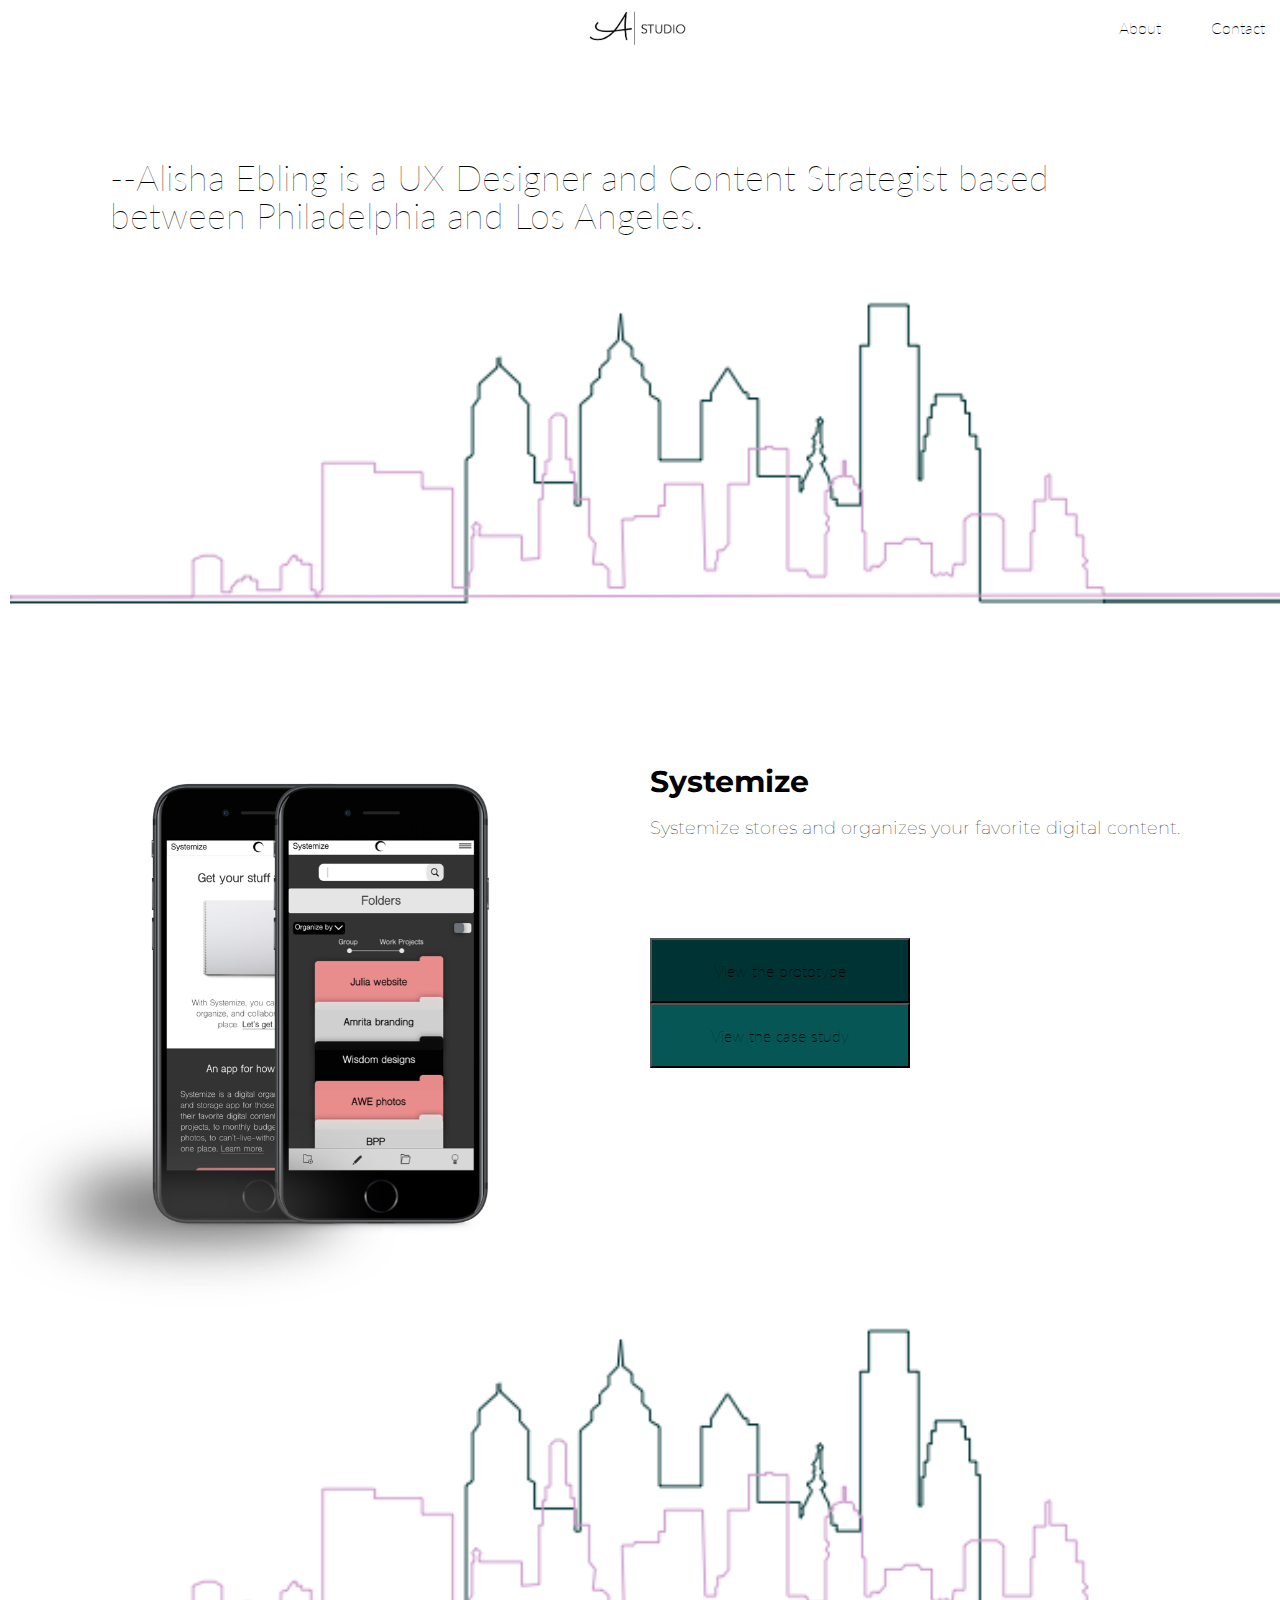
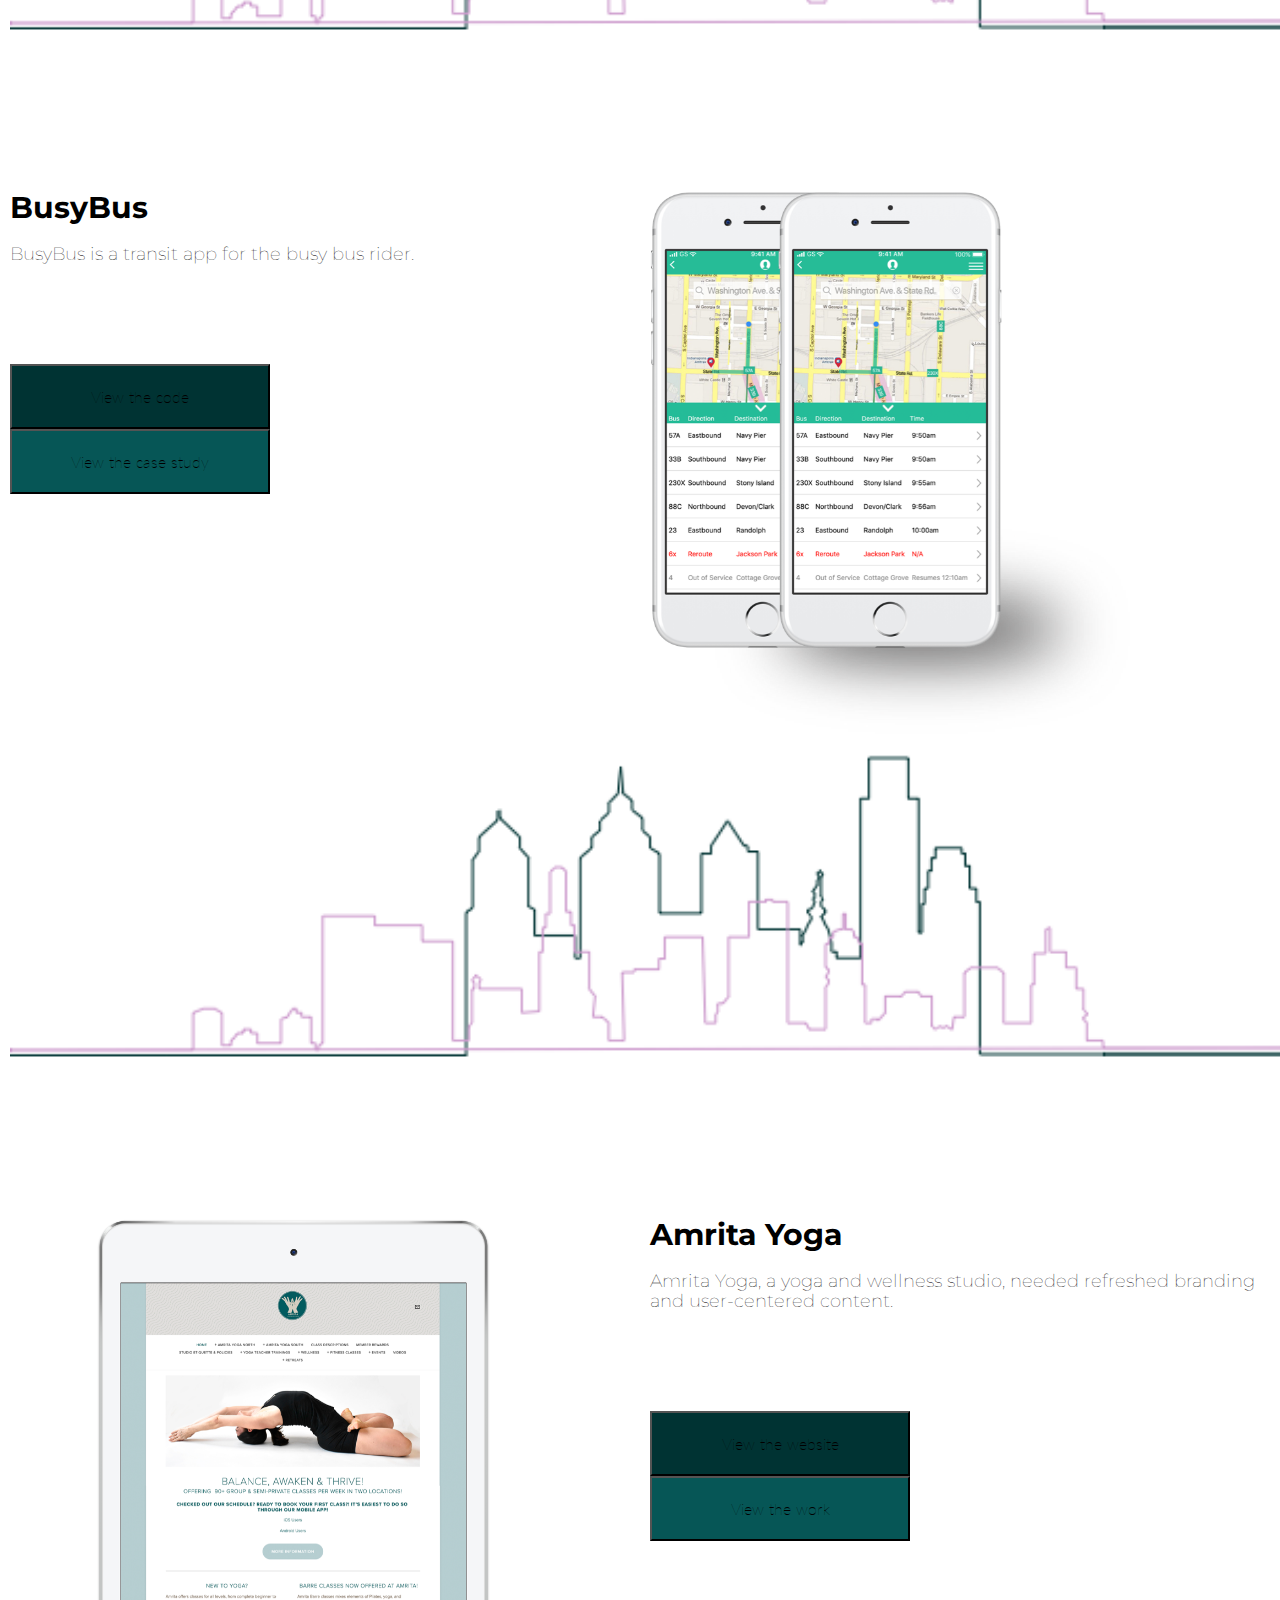
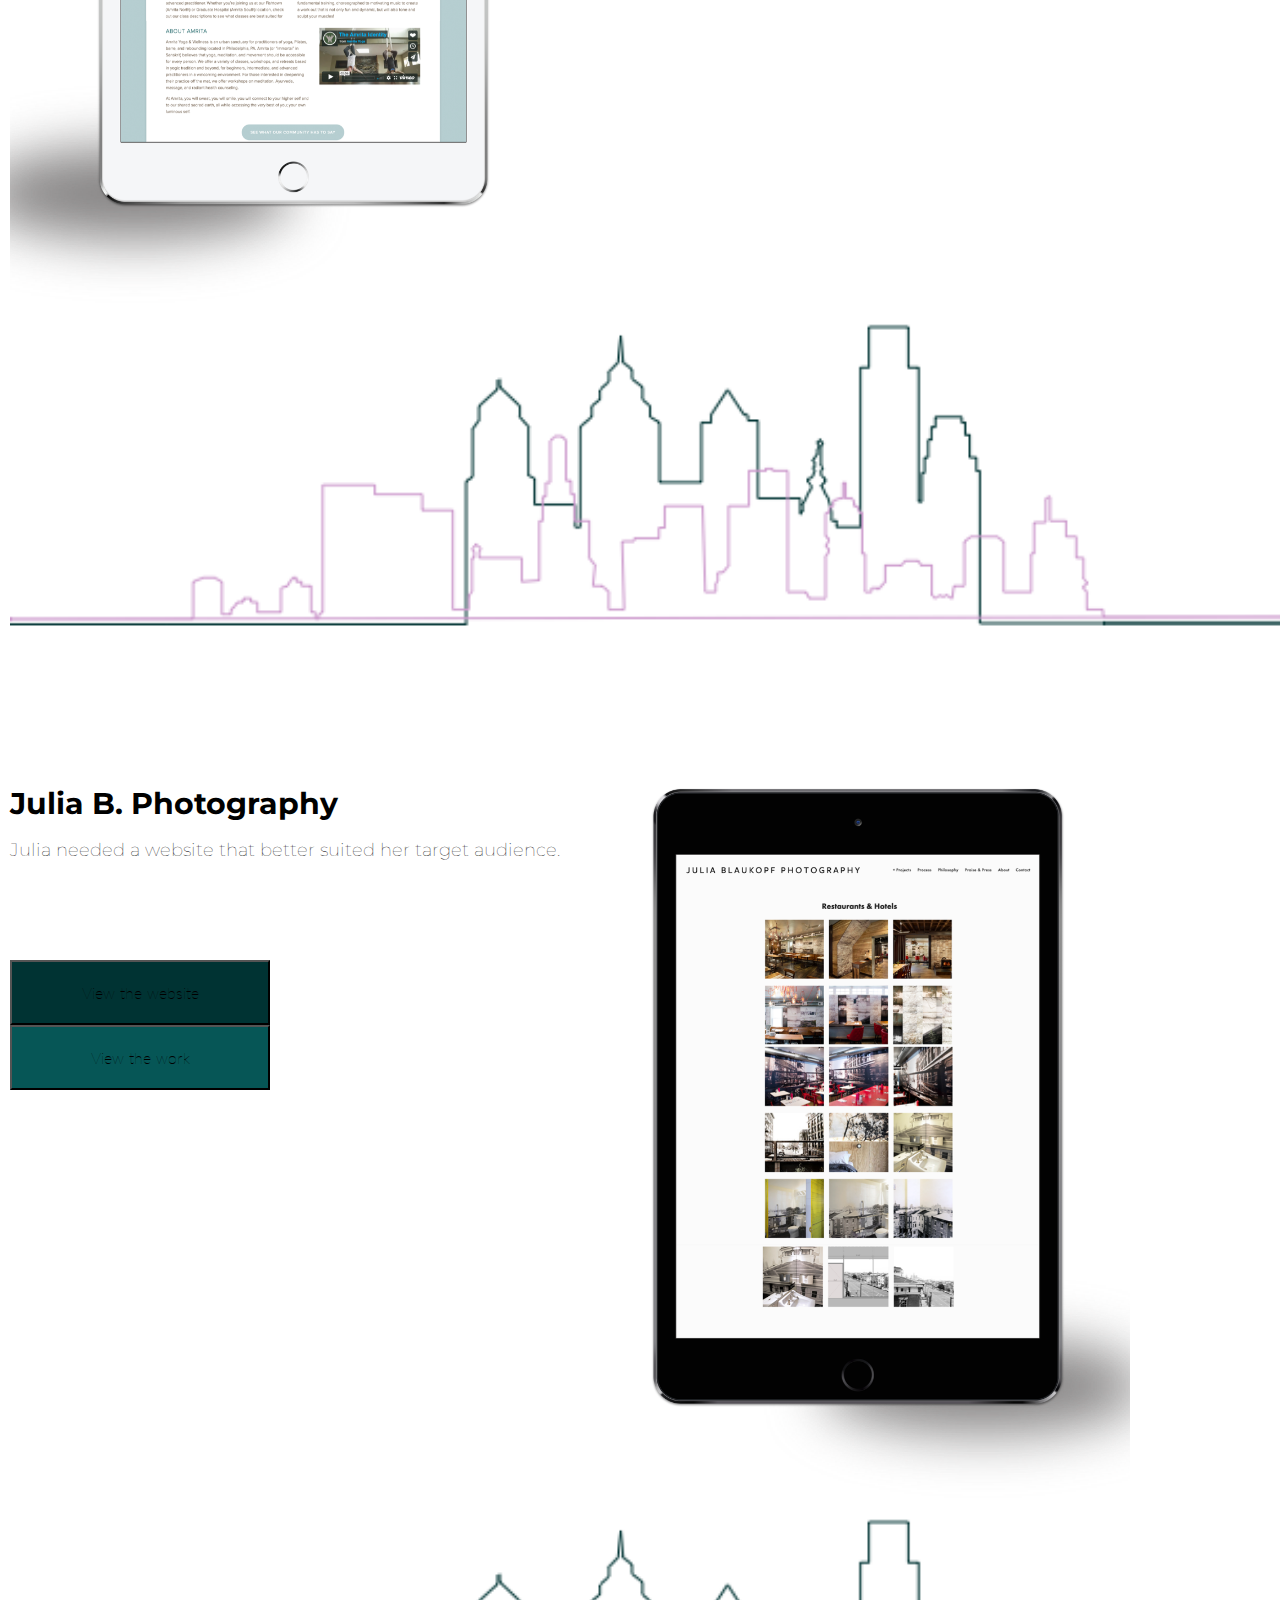
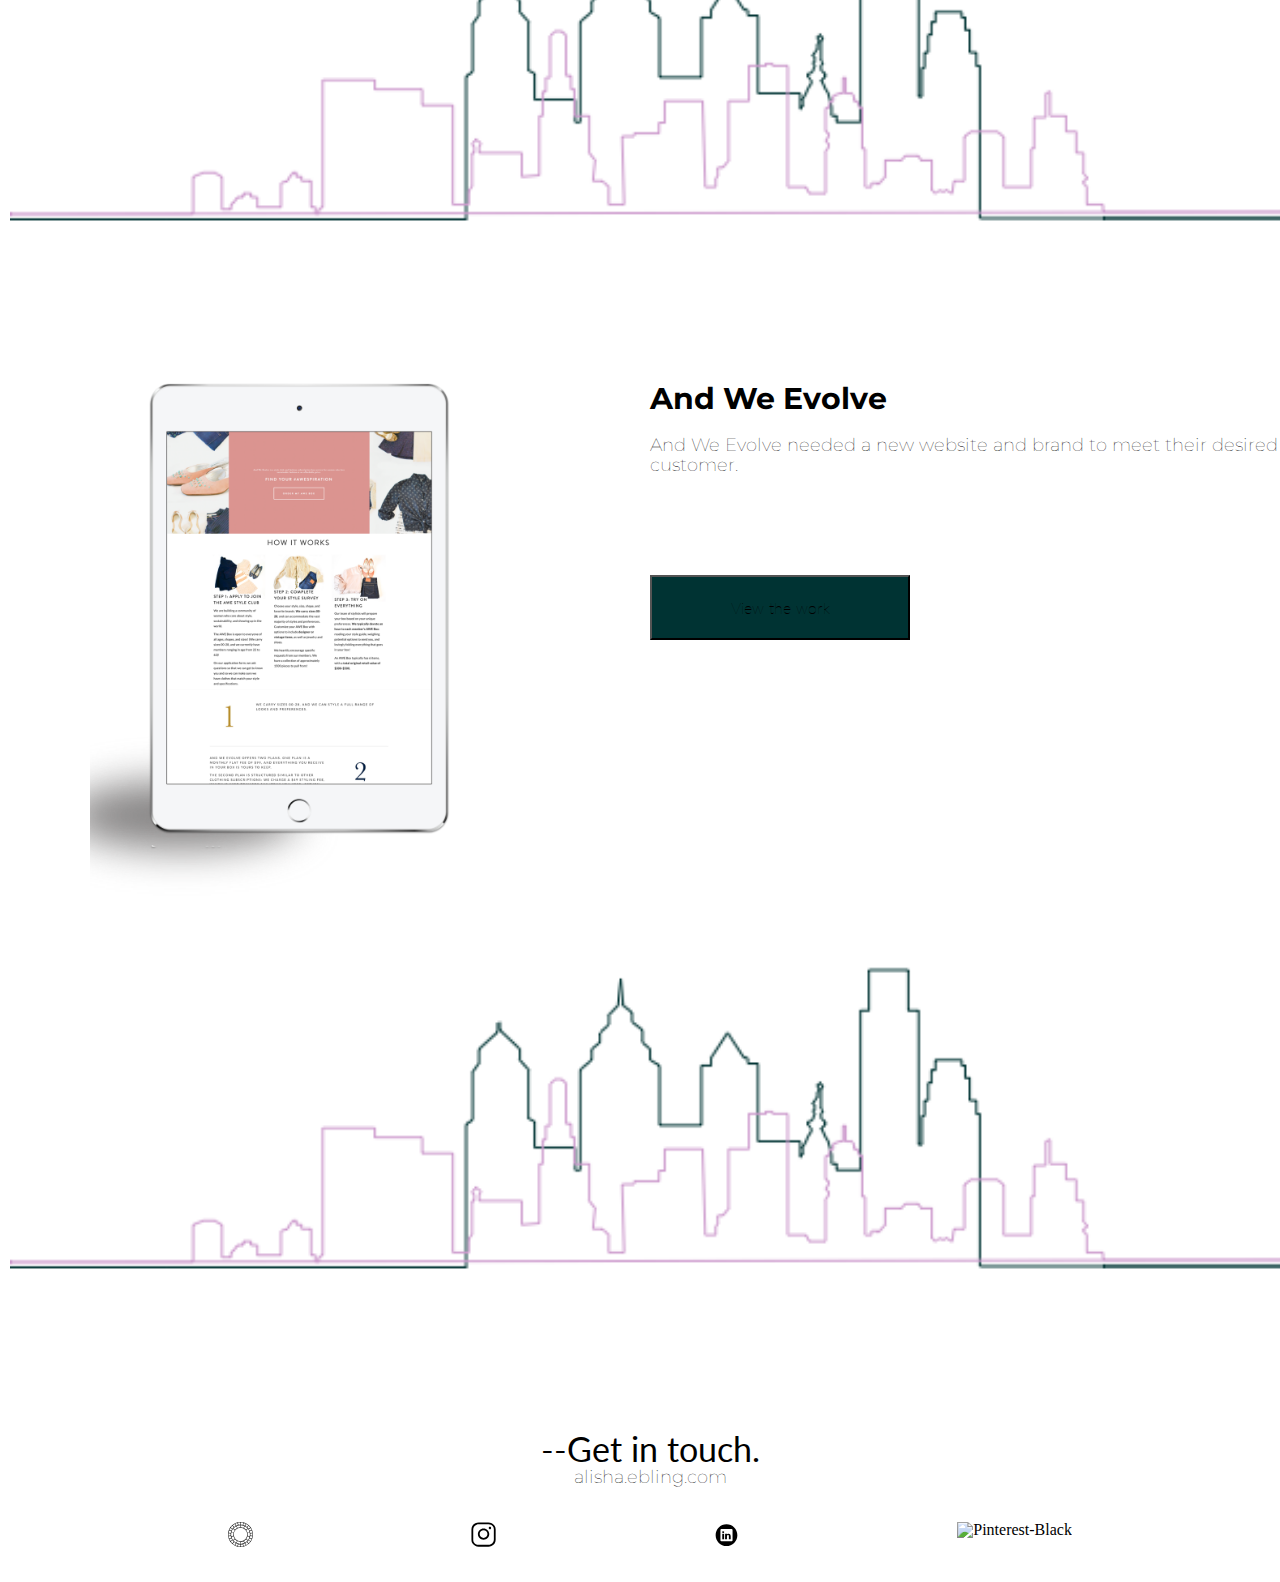
==== index.html @ 700bdfe6 "Update index.html" ====
<!DOCTYPE html>
<html lang="en" dir="ltr">
  <head>
    <meta charset="utf-8">
    <title>Alisha Ebling Studio</title>
    <link href="https://fonts.googleapis.com/css?family=Lato|Montserrat|Open+Sans&display=swap" rel="stylesheet">
    <link rel="stylesheet" href="reset.css">
    <link rel="stylesheet" href="style.css">
  </head>

    <body>
      <div class="container">
      <header>
        <div class="logo">
          <img src="Images/AStudio.png" class="logo" alt="Logo">
        </div>
        <nav>
        <ul class="navigation">
          <li class="About"><a href="#about.html">About</a></li>
          <li class="Contact"><a href="#contact.html">Contact</a></li>
        </ul>
      </nav>
      </header>

      <section class="hero">
      <div class="herotext">
        <h1>--Alisha Ebling is a UX Designer and Content Strategist based between Philadelphia and Los Angeles.</h1>
      </div>
        <img src="Images/CityScape.png" class="CityScape" alt="CityScape">
      </section>


      <section class="Projects">
        <!--- Systemize -->
        <section>
          <div id="columnRight">
            <div class="title">
              <h2>Systemize</h2>
            </div>
            <div class="description">
              <p>Systemize stores and organizes your favorite digital content.</p>
            </div>
            <div class="buttonRight">
              <button class="darkgreen"><a href='https://invis.io/KYS37C2HFTU'>View the prototype</a></button>
              <button class="lightgreen"><a href="/Systemize">View the case study</a></button>
            </div>
          </div>
        <div id="columnLeft">
          <div class="PortfolioImg">
            <img src="Images/Systemize-HomePage.png" class="PortfolioImgLeft" alt="Systemize-HomePage">
          </div>
        </div>
      </section>

      <div class="CityRight">
        <img src="Images/CityScape.png" class="CityRight" alt="CityScape">
      </div>

      <!-- BusyBus -->
      <section>
        <div id="columnLeft">
          <div class="title">
            <h2>BusyBus</h2>
          </div>
          <div class="description">
            <p>BusyBus is a transit app for the busy bus rider.</p>
          </div>
          <div class="buttonLeft">
            <button class="darkgreen"><a href='https://github.com/AlishaKathryn/Front-End-Challenge'>View the code</a></button>
            <button class="lightgreen"><a href="/BusyBus">View the case study</a></button>
          </div>
        </div>
        <div id="columnRight">
          <div class="PortfolioImg">
            <img src="Images/BusyBus-HomePage.png" class="PortfolioImgRight" alt="BusyBus-HomePage">
          </div>
        </div>
      </section>

      <div class="CityLeft">
        <img src="Images/CityScape.png" class="CityLeft" alt="CityScape">
      </div>

      <!--- Amrita Yoga -->
      <section>
        <div id="columnRight">
          <div class="title">
            <h2>Amrita Yoga</h2>
          </div>
          <div class="description">
            <p>Amrita Yoga, a yoga and wellness studio, needed refreshed branding and user-centered content.</p>
          </div>
          <div class="buttonRight">
            <button class="darkgreen"><a href="https://amritayogawellness.com/">View the website</a></button>
            <button class="lightgreen"><a href="/Amrita">View the work</a></button>
          </div>
        </div>
        <div id="columnLeft">
          <div class="PortfolioImg">
            <img src="Images/Amrita-HomePage.png" class="PortfolioImgLeft" alt="Amrita-HomePage">
          </div>
        </div>
      </section>

      <div class="CityRight">
        <img src="Images/CityScape.png" class="CityRight" alt="CityScape">
      </div>

      <!-- Julia B -->
      <section>
        <div id="columnLeft">
          <div class="title">
            <h2>Julia B. Photography</h2>
          </div>
          <div class="description">
            <p>Julia needed a website that better suited her target audience.</p>
          </div>
          <div class="buttonLeft">
            <button class="darkgreen"><a href="https://www.juliablaukopf.com/">View the website</a></button>
            <button class="lightgreen"><a href="/JuliaB">View the work</a></button>
          </div>
        </div>
        <div id="columnRight">
          <div class="PortfolioImg">
            <img src="Images/JuliaB-HomePage.png" class="PortfolioImgRight" alt="JuliaB-HomePage">
          </div>
        </div>
      </section>

      <div class="CityLeft">
        <img src="Images/CityScape.png" class="CityLeft" alt="CityScape">
      </div>

      <!--And We Evolve -->
      <section>
        <div id="columnRight">
          <div class="title">
            <h2>And We Evolve</h2>
          </div>
          <div class="description">
            <p>And We Evolve needed a new website and brand to meet their desired customer.</p>
          </div>
          <div class="buttonRight">
            <button class="darkgreen"><a href="/AndWeEvolve">View the work</a></button>
          </div>
        </div>
        <div id="columnLeft">
          <div class="PortfolioImgLeft">
            <img src="Images/AWE-HomePage.png" class="PortfolioImgLeft" alt="AWE-HomePage">
          </div>
        </div>
      </section>
    </section>

        <div class="CityScape">
          <img src="Images/CityScape.png" class="CityScape" alt="CityScape">
        </div>

      <footer>
        <div class="GetInTouch">
          <h3>--Get in touch.</h3>
          <p>alisha.ebling.com</p>
        </div>

        <div class="SocialIcons">
          <img src="Images/VSCO.svg" alt="VSCO">
          <img src="Images/Instagram.svg" alt="Instagram">
          <img src="Images/LinkedIn.svg" alt="LinkedIn">
          <img src="Images/Pinterest-red.svg" alt="Pinterest-Black">
        </div>
      </footer>
    </div>
    </body>
  </html>
---- style.css ----
* {
  box-sizing: border-box;
}

@media screen and (min-width: 300px) {

  /*** typography ***/
  h1 {
    font-family: 'Lato', sans-serif;
    font-size: 24px;
    font-weight: normal;
    line-height: 26px;
  }

  h2 {
    font-family: 'Montserrat', 'Open Sans', sans-serif;
    font-size: 20px;
    font-weight: bold;
    line-height: 22px;
  }

  h3 {
    font-family: 'Lato', sans-serif;
    font-size: 24px;
    font-weight: normal;
    line-height: 26px;
  }

  p {
    font-family: 'Montserrat', 'Open Sans', sans-serif;
    font-size: 16px;
    font-weight: lighter;
    line-height: 18px;
  }

  a {
    font-family: 'Lato', sans-serif;
    font-size: 14px;
    font-weight: lighter;
  }

  /*** structure ***/

  /*** hero & navigation ***/

  .container {
    margin-left: 10px;
    margin-right: 10px;
    width: 100%;
  }

  header {
    align-items: center;
    display: flex;
    width: 100%;
  }

  .logo {
    margin: auto;
    padding-left: 20px;
    width: 100px;
  }

  .navigation {
    display: flex;
  }

  a {
    color: black;
    text-decoration: none;
  }

  .Contact {
    padding-left: 50px;
    padding-right: 25px;
  }

  .hero {
    padding-top: 50px;
  }

  .herotext {
    padding-left: 85px;
    padding-right: 25px;
  }

  .CityScape {
    padding-top: 25px;
    width: 100%;
  }

/*** projects on home page ***/

  .titleLeft, .titleRight {
    margin: auto;
  }

  .PortfolioImgLeft, .PortfolioImgRight {
    margin: auto;
    width: 75%;
  }

  button {
    height: 55px;
    width: 200px;
  }

  .darkgreen {
    background-color: rgba(0,51,51,100);
  }

  .lightgreen {
    background-color: rgba(6,86,86,100);
  }

  .CityRight {
    width: 100%;
  }

  .CityLeft {
    width: 100%;
  }

  footer {
    padding-bottom: 35px;
  }

  .GetInTouch {
    align-items: center;
    display: flex;
    flex-direction: column;
    padding-bottom: 25px;
  }

  .SocialIcons {
    display: flex;
    justify-content: space-evenly;
    height: 25px;
    margin-top: 10px;
  }


@media screen and (min-width: 800px) {

  /*** typography ***/
  h1 {
    font-family: 'Lato', sans-serif;
    font-size: 36px;
    font-weight: 100;
    line-height: 38px;
  }

  h2 {
    font-family: 'Montserrat', 'Open Sans', sans-serif;
    font-size: 30px;
    font-weight: bold;
    line-height: 32px;
  }

  h3 {
    font-family: 'Lato', sans-serif;
    font-size: 34px;
    font-weight: normal;
    line-height: 36px;
  }

  p {
    font-family: 'Montserrat', 'Open Sans', sans-serif;
    font-size: 18px;
    font-weight: 100;
    line-height: 20px;
  }

  a {
    font-family: 'Lato', sans-serif;
    font-size: 16px;
    font-weight: lighter;
  }

  /*** structure ***/
  /*** hero & navigation ***/

  .container {
    margin-left: 10px;
    margin-right: 10px;
    width: 100%;
  }

  header {
    align-items: center;
    display: flex;
    width: 100%;
  }

  .logo {
    margin: auto;
    padding-left: 55px;
    width: 175px;
  }

  .navigation {
    display: flex;
  }

  a {
    color: black;
    text-decoration: none;
  }

  .Contact {
    padding-left: 50px;
    padding-right: 25px;
  }

  .hero {
    padding-top: 100px;
  }

  .herotext {
    padding-left: 100px;
    padding-right: 100px;
  }

  .CityScape {
    padding-top: 50px;
    width: 100%;
  }

  /*** projects on home page ***/

  #columnLeft {
    width: 50%;
    float: left;
  }

  #columnRight {
    width: 50%;
    float: right;
  }
  
  .description {
    padding-top: 20px;
    padding-bottom: 100px;
  }

  button {
    height: 65px;
    width: 260px;
  }

  .buttonRight {
    display: flex;
    flex-direction: column;
  }

  .buttonLeft {
    display: flex;
    flex-direction: column;
  }

  .darkgreen {
    background-color: rgba(0,51,51,100);
  }

  .lightgreen {
    background-color: rgba(6,86,86,100);
  }

  .CityRight {
    width: 100%;
  }

  .CityLeft {
    width: 100%;
  }

  footer {
    padding-bottom: 35px;
  }

  .GetInTouch {
    align-items: center;
    display: flex;
    padding-bottom: 25px;
  }

  .SocialIcons {
    display: flex;
    justify-content: space-evenly;
    height: 25px;
    margin-top: 10px;
  }
}
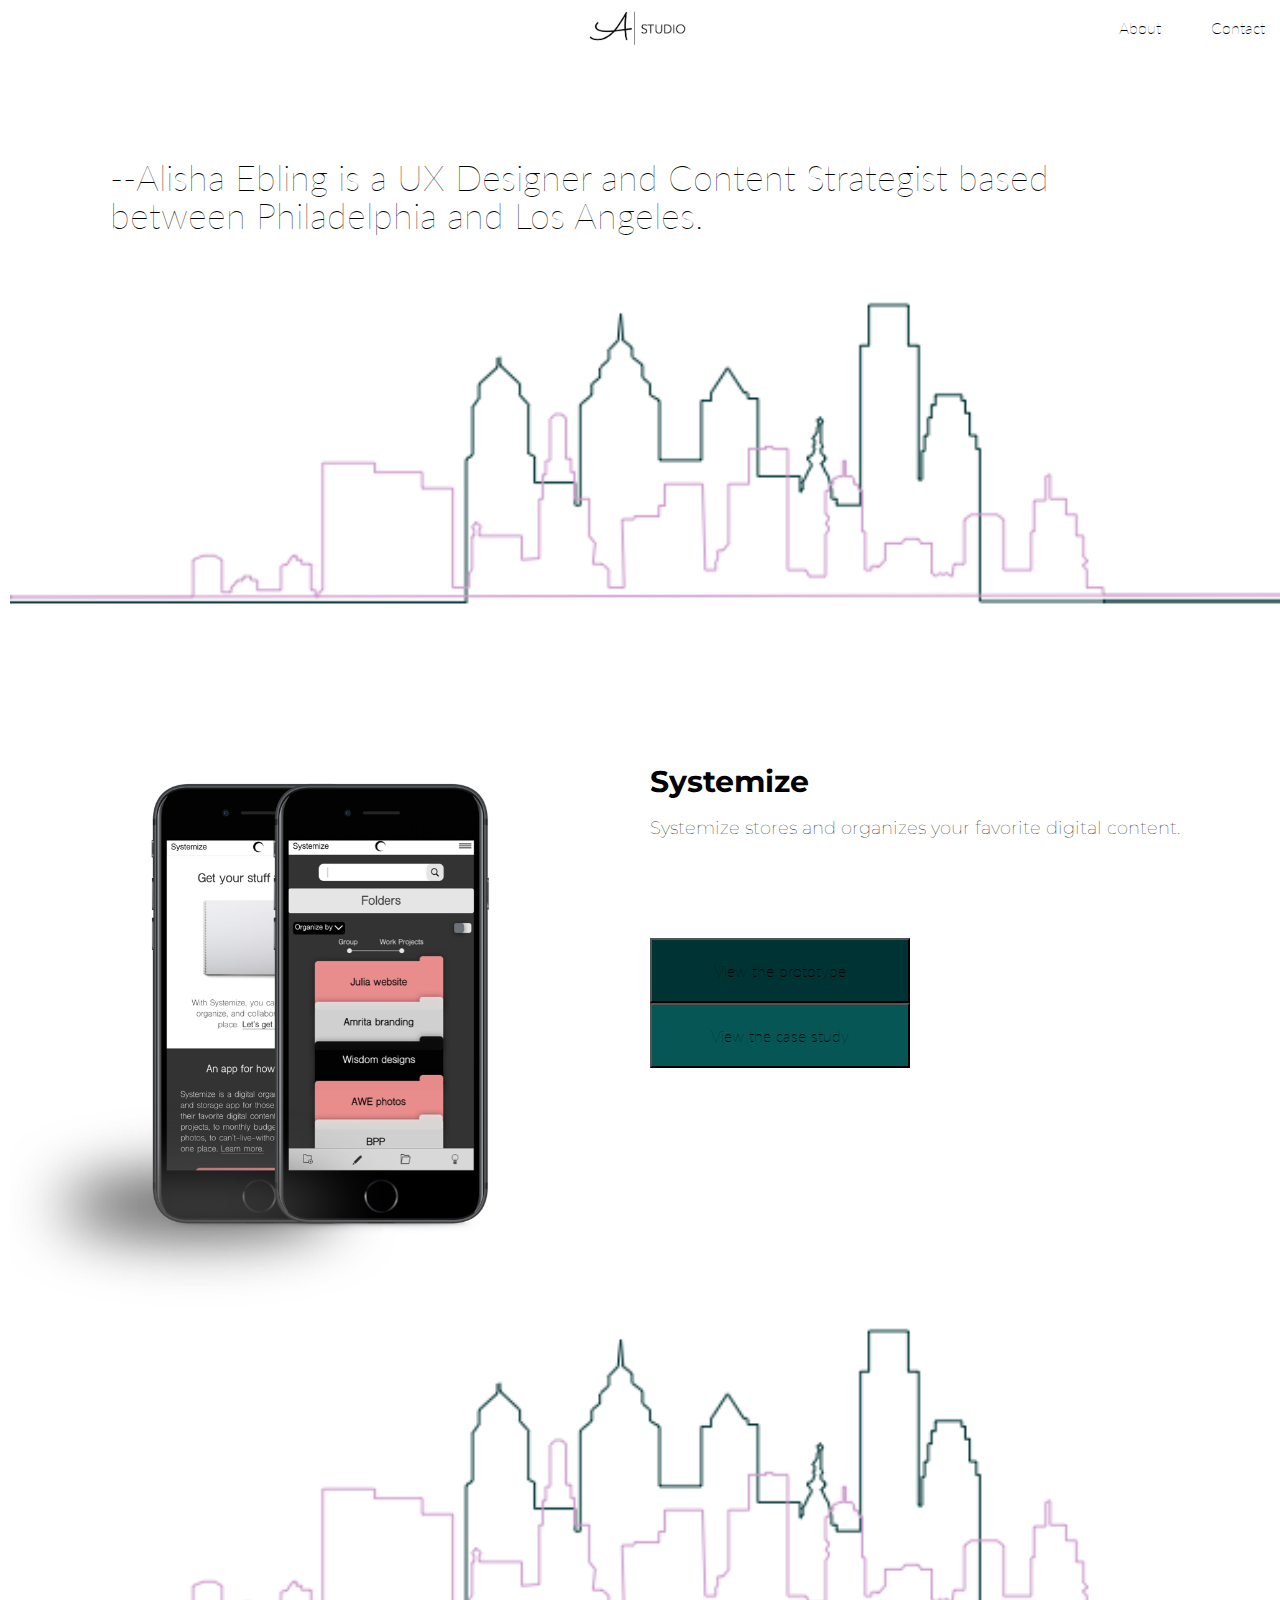
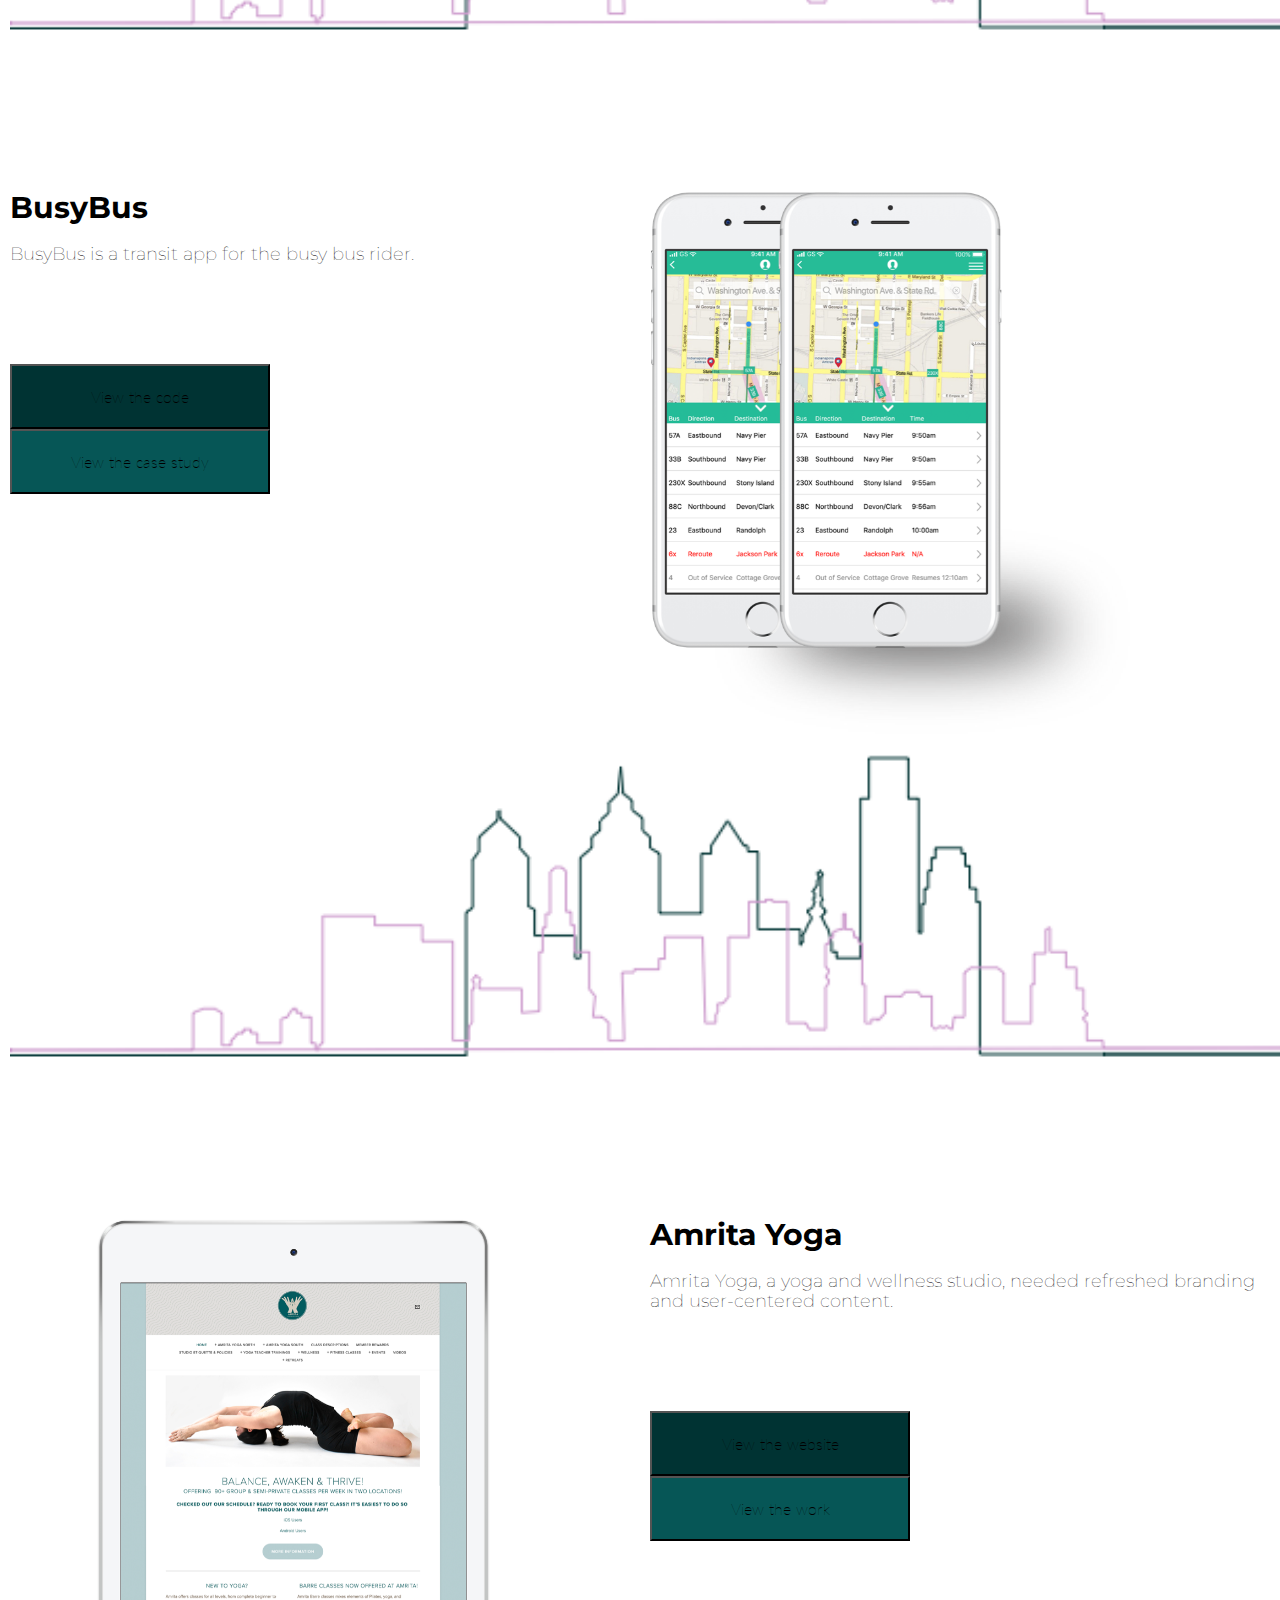
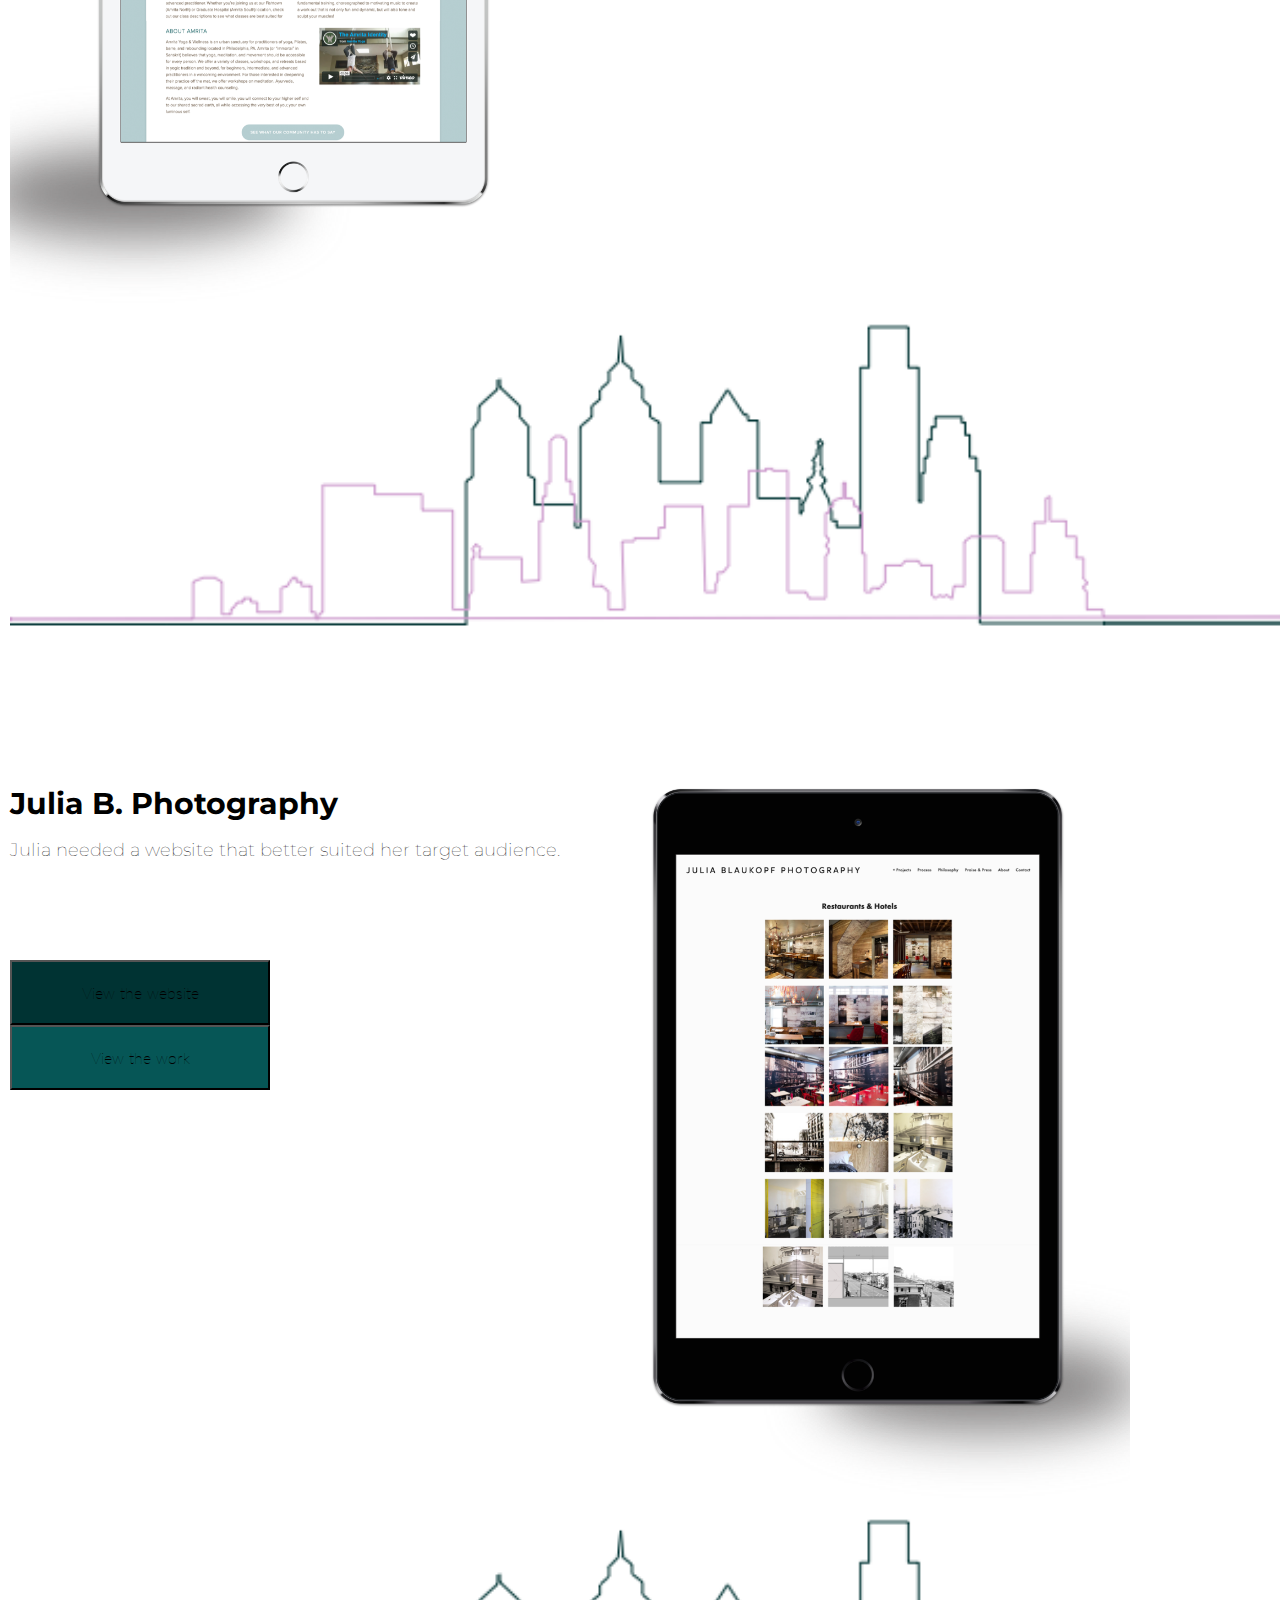
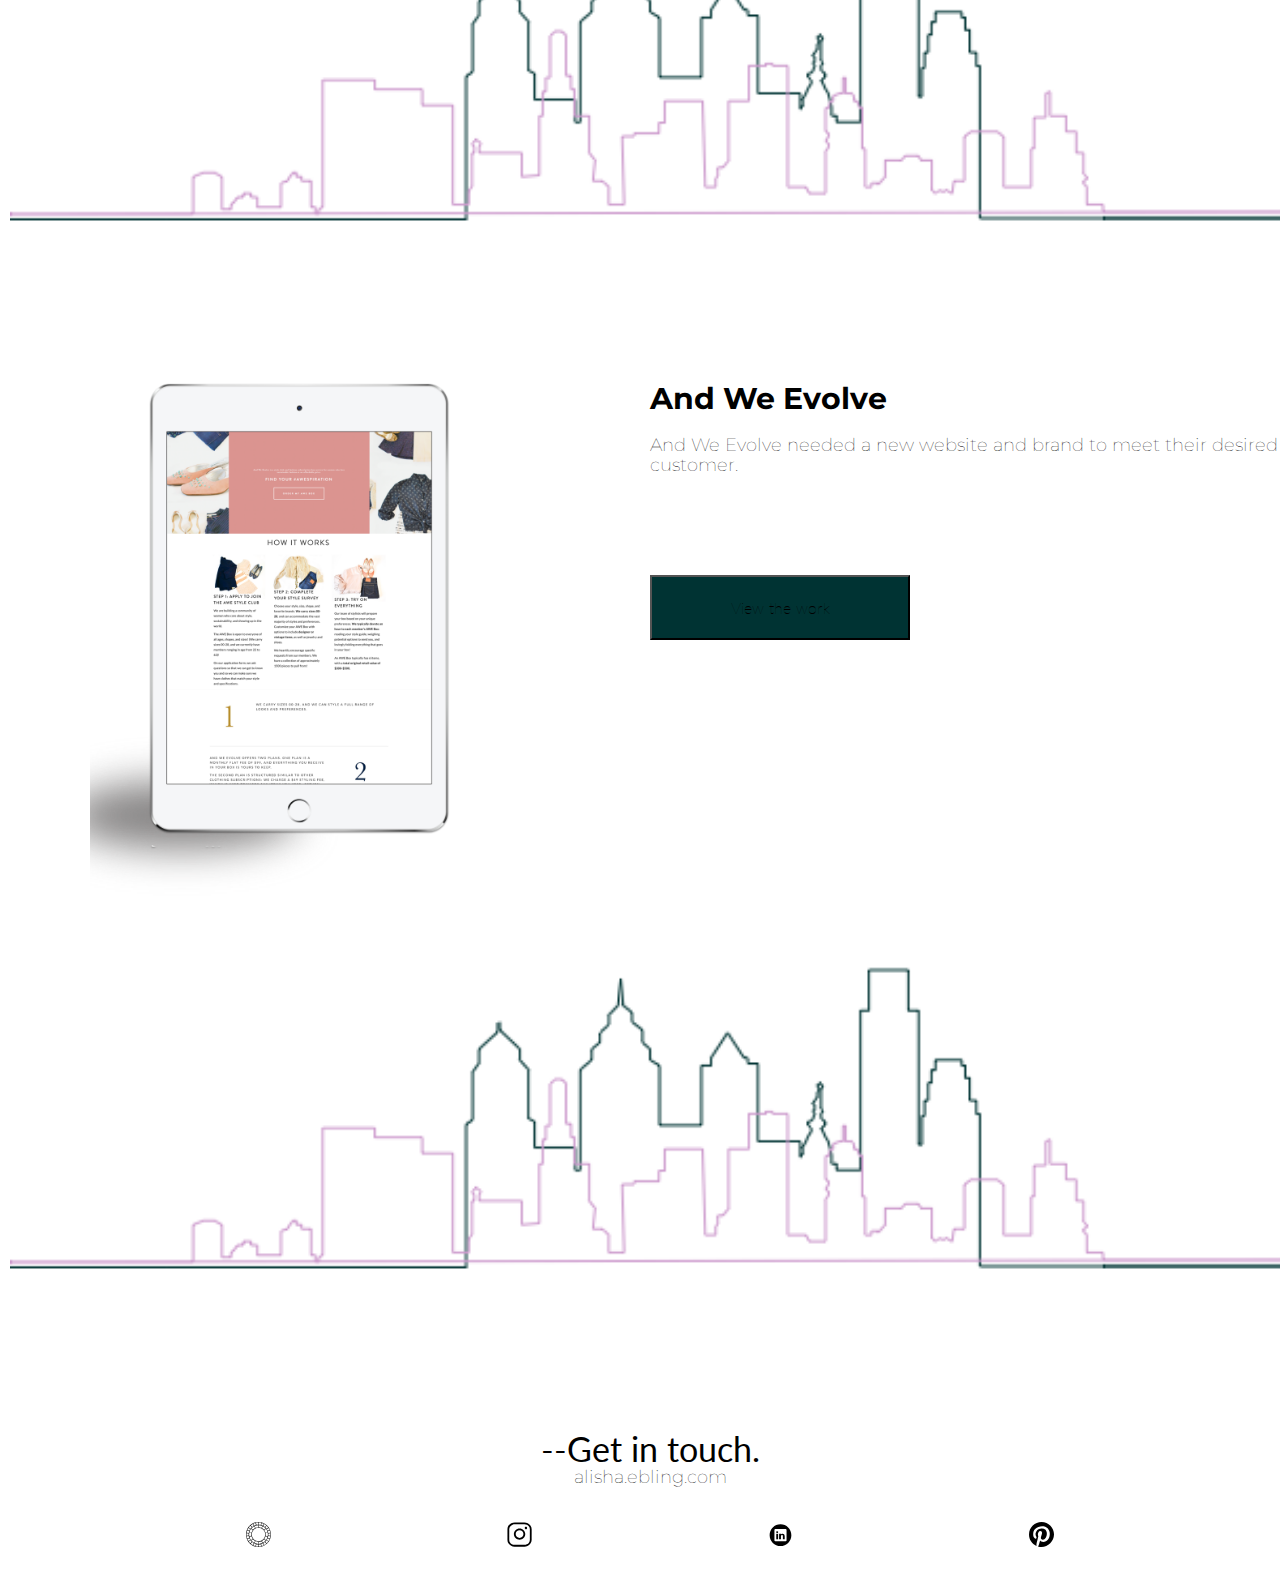
==== commit 8d591c0f: "Update index.html" ====
--- a/index.html
+++ b/index.html
@@ -166,7 +166,7 @@
           <img src="Images/VSCO.svg" alt="VSCO">
           <img src="Images/Instagram.svg" alt="Instagram">
           <img src="Images/LinkedIn.svg" alt="LinkedIn">
-          <img src="Images/Pinterest-red.svg" alt="Pinterest-Black">
+          <img src="Images/Pinterest-black.svg" alt="Pinterest-Black">
         </div>
       </footer>
     </div>
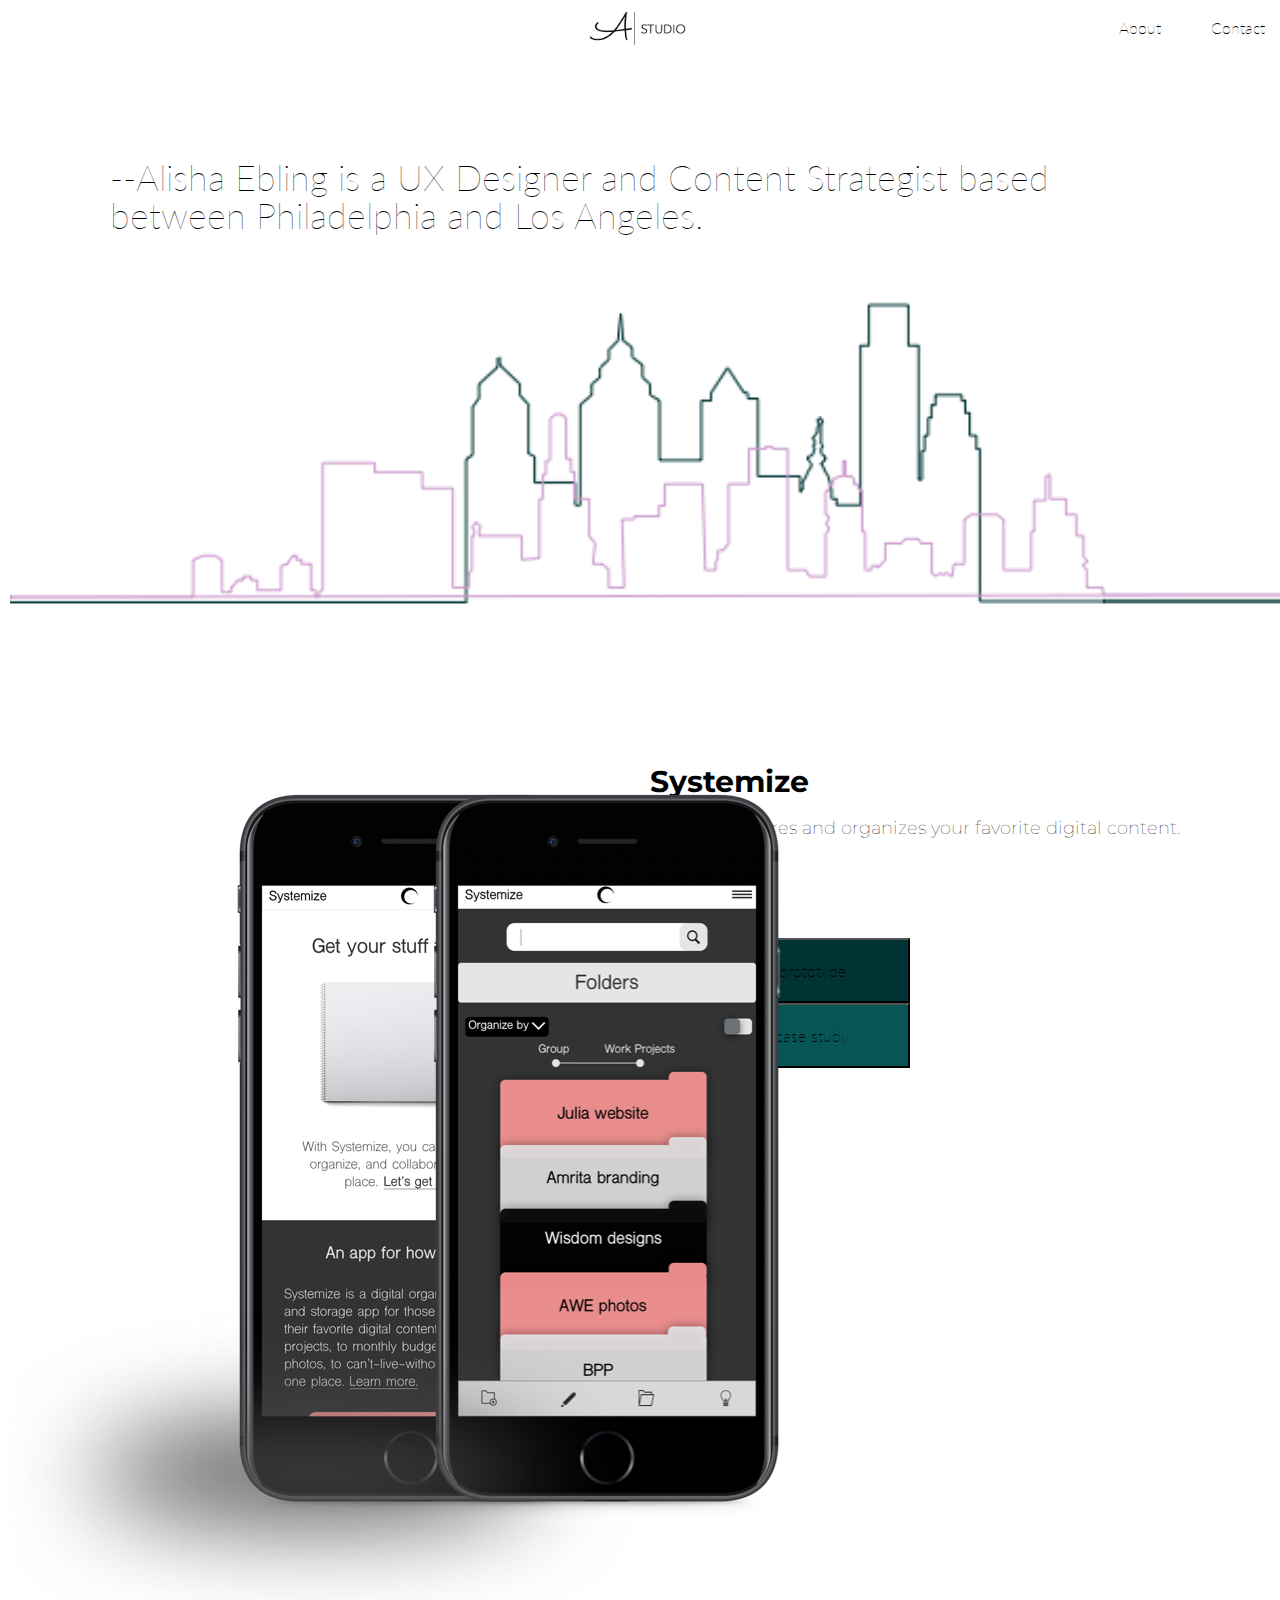
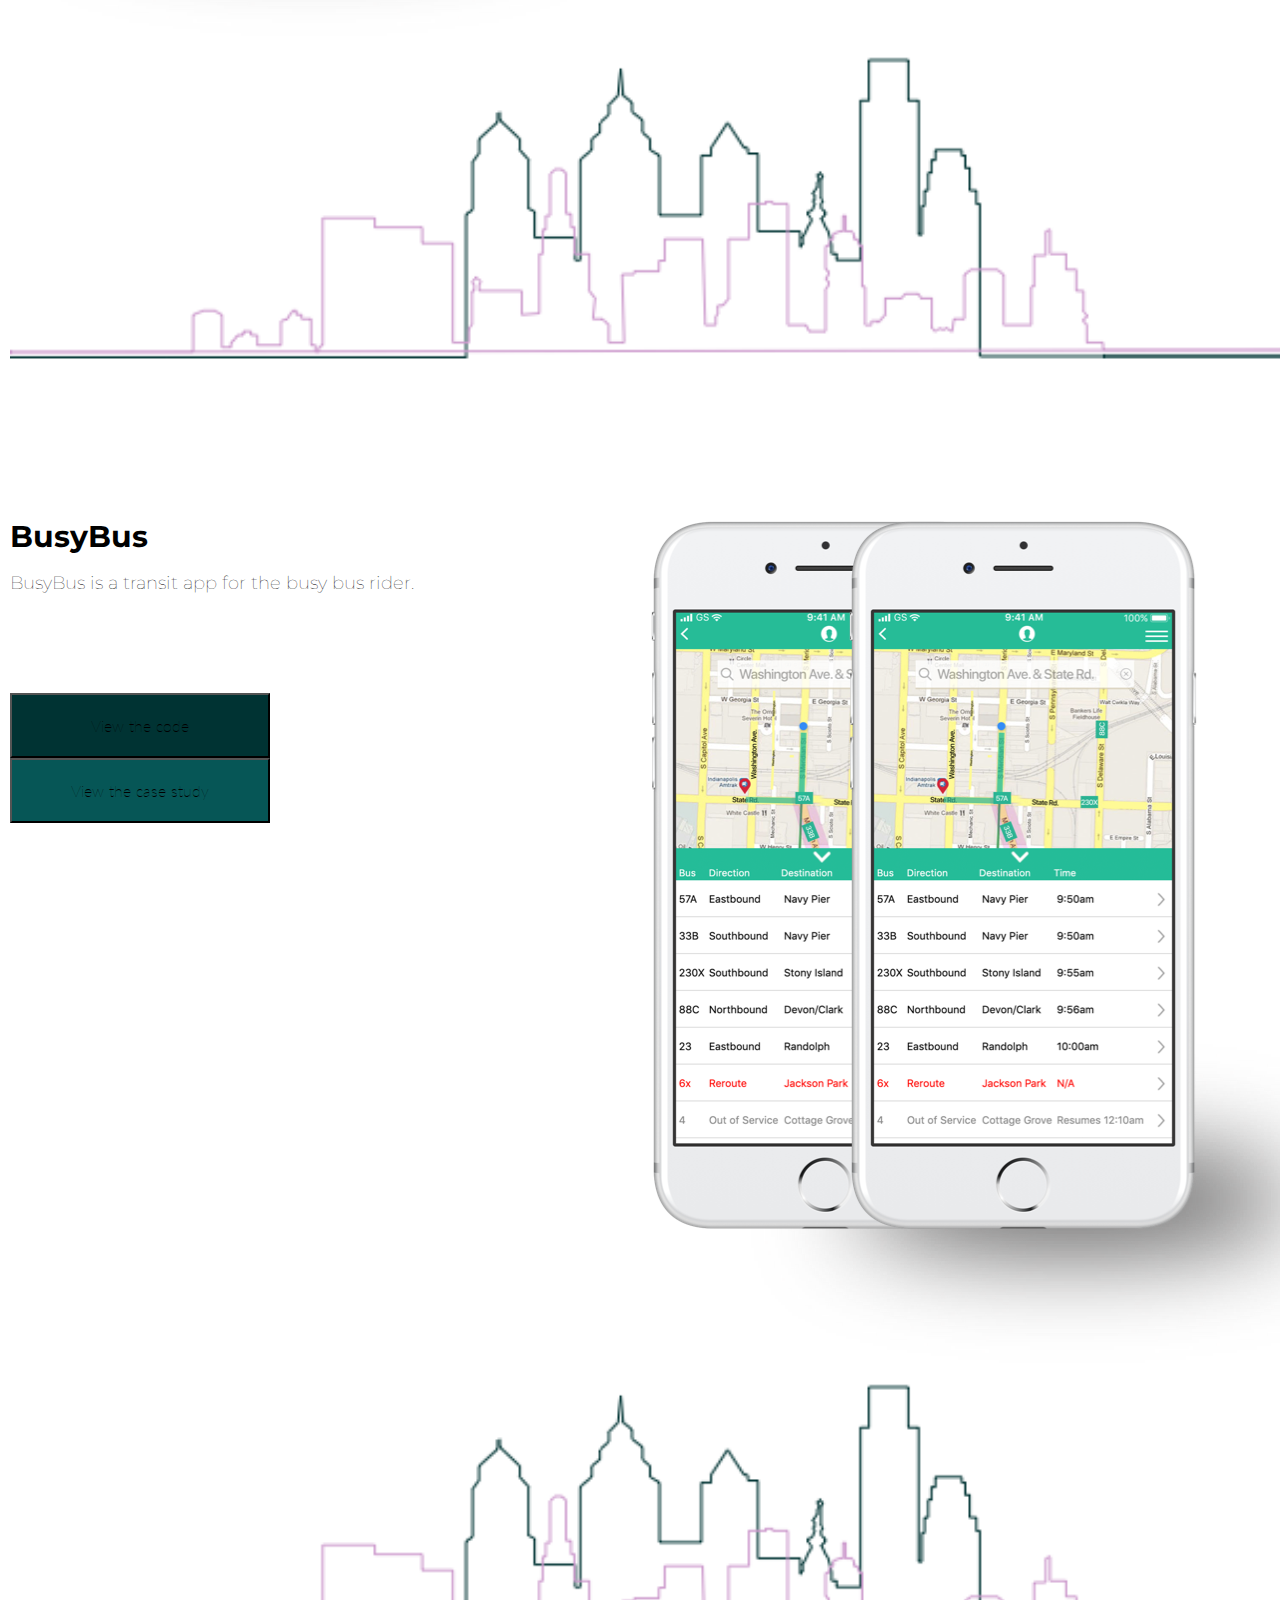
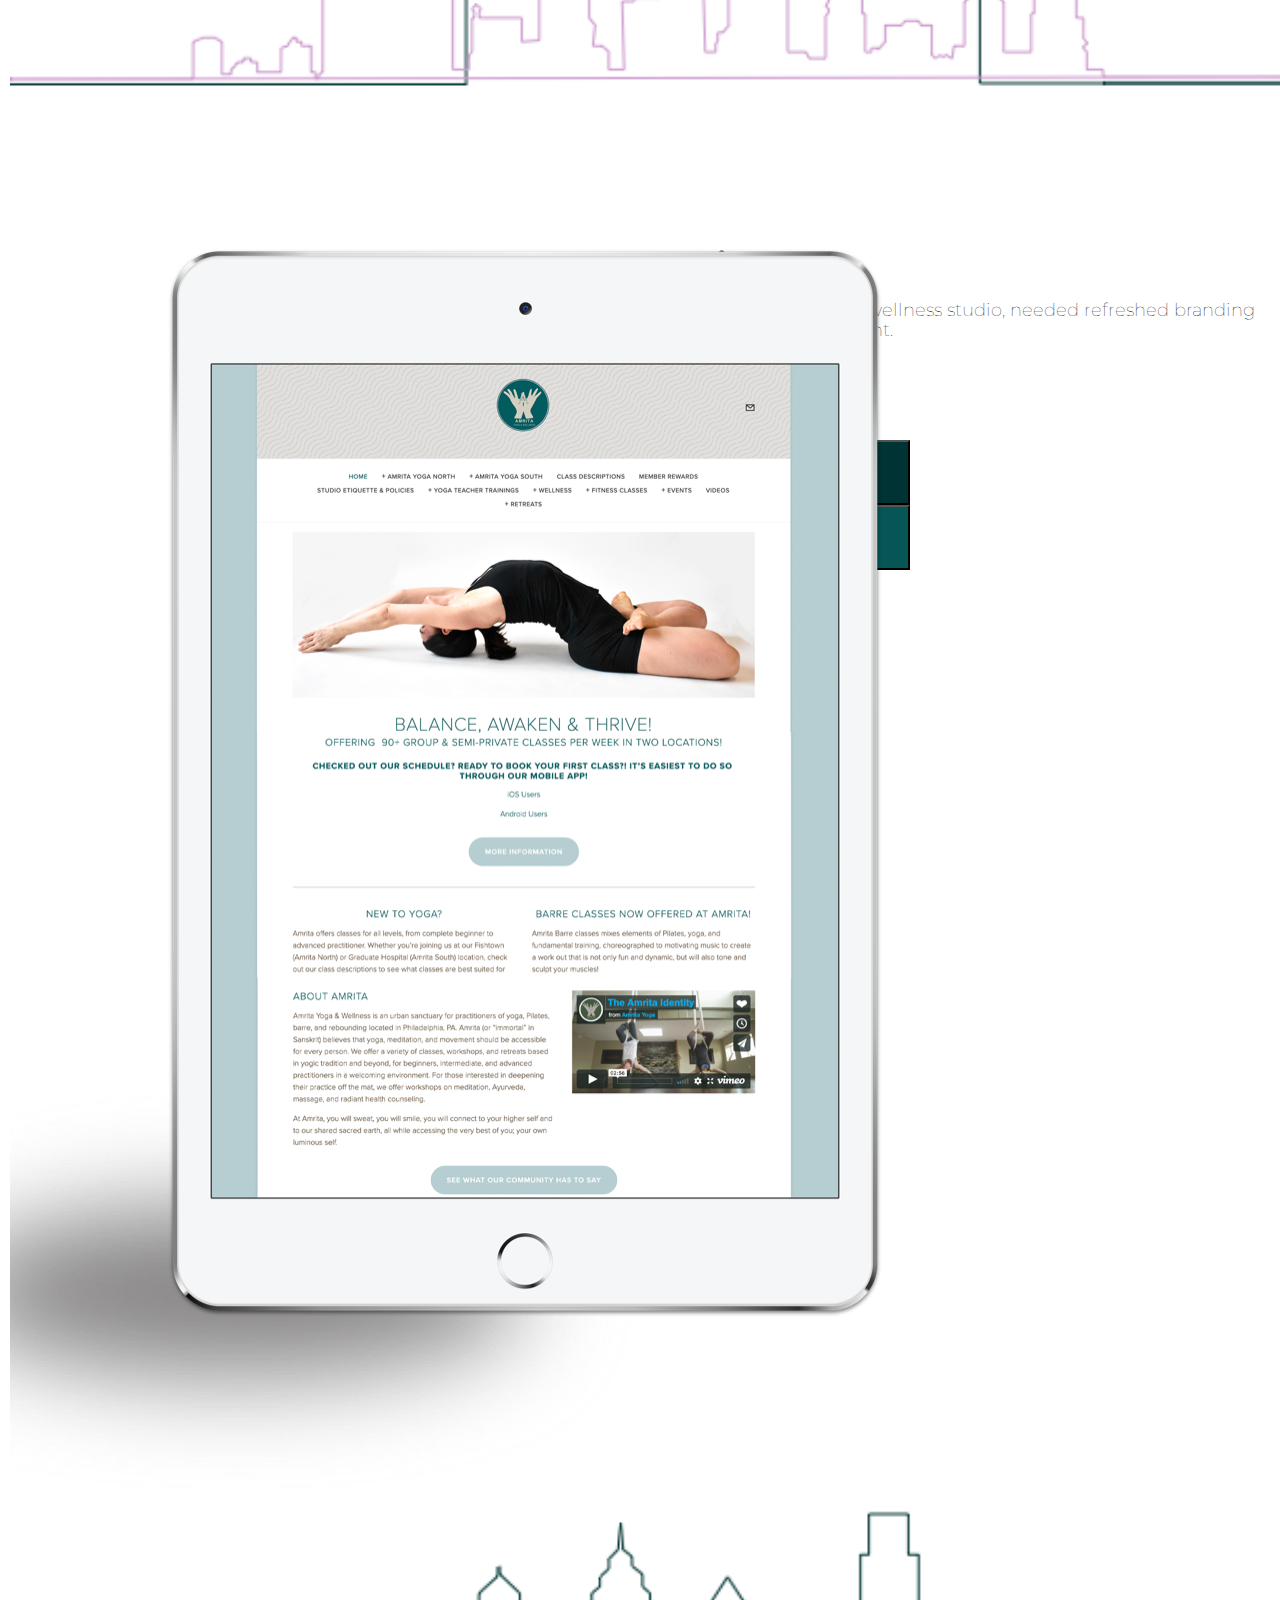
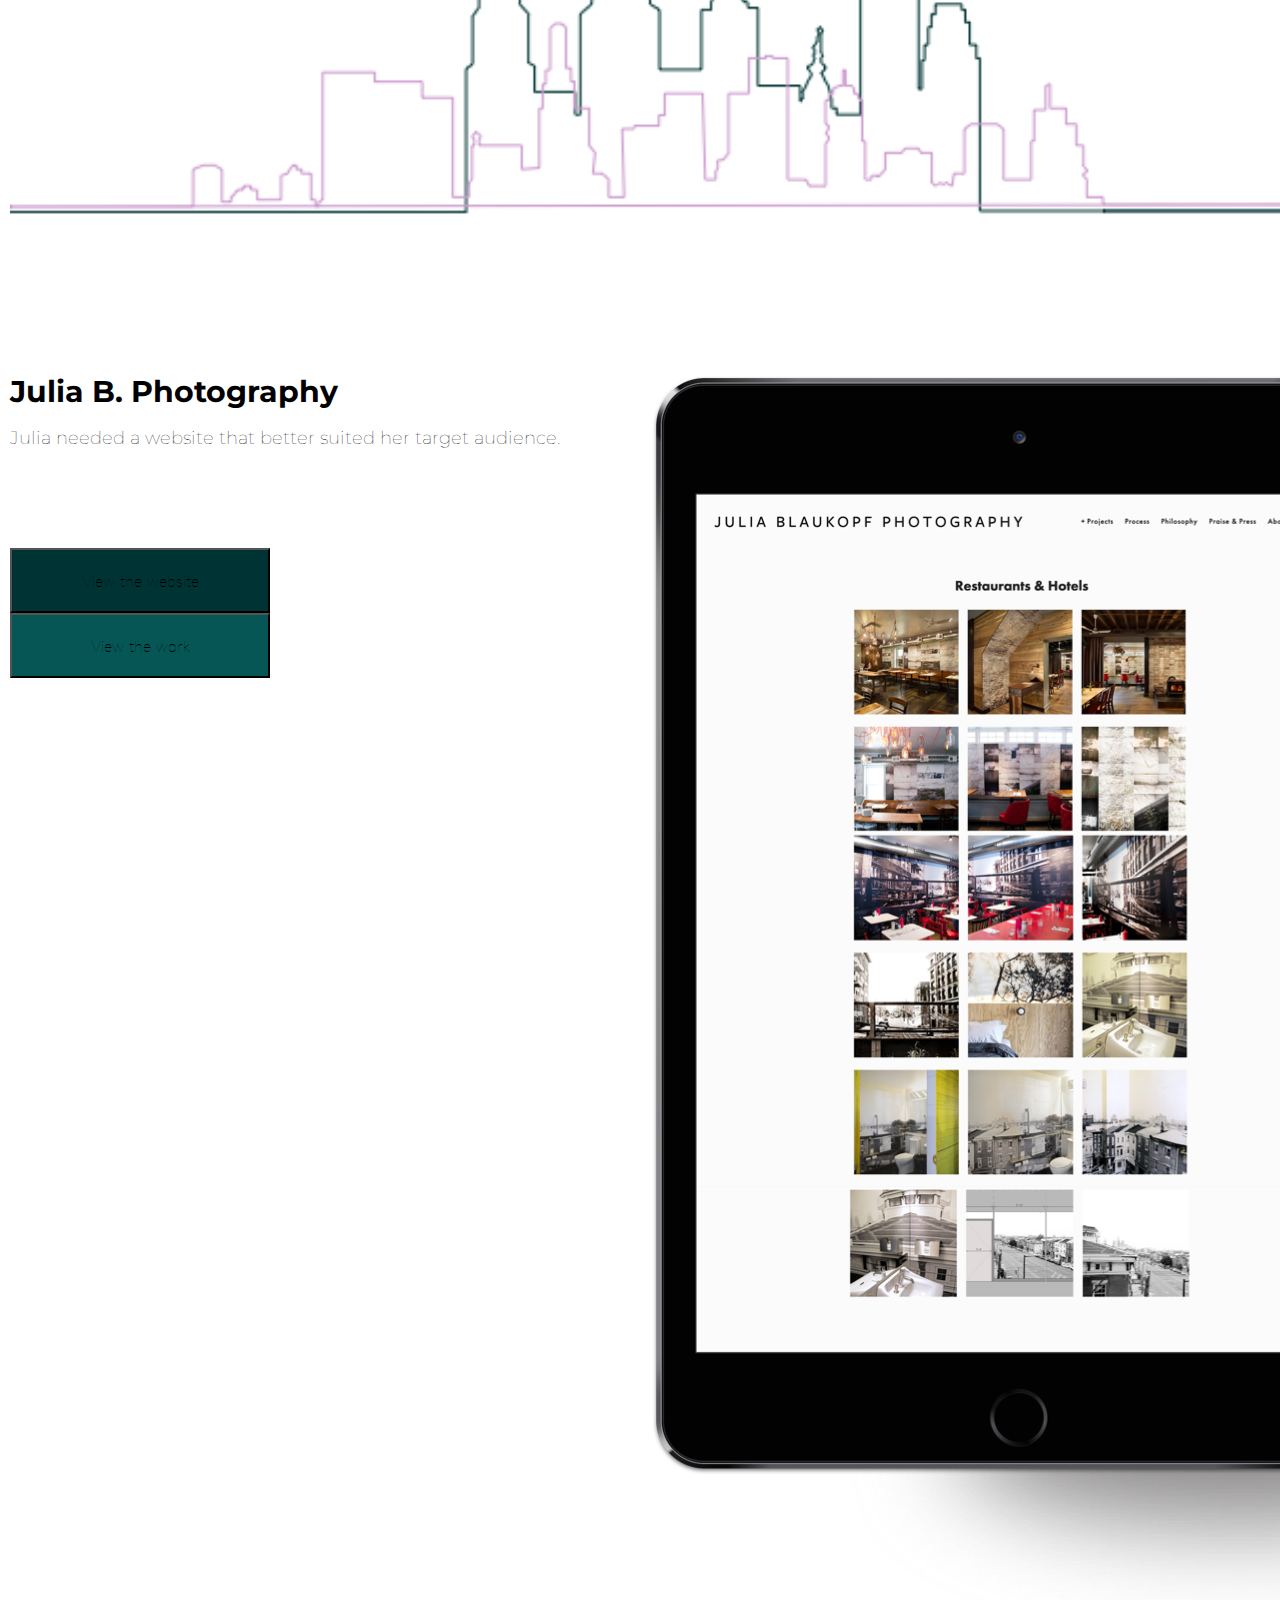
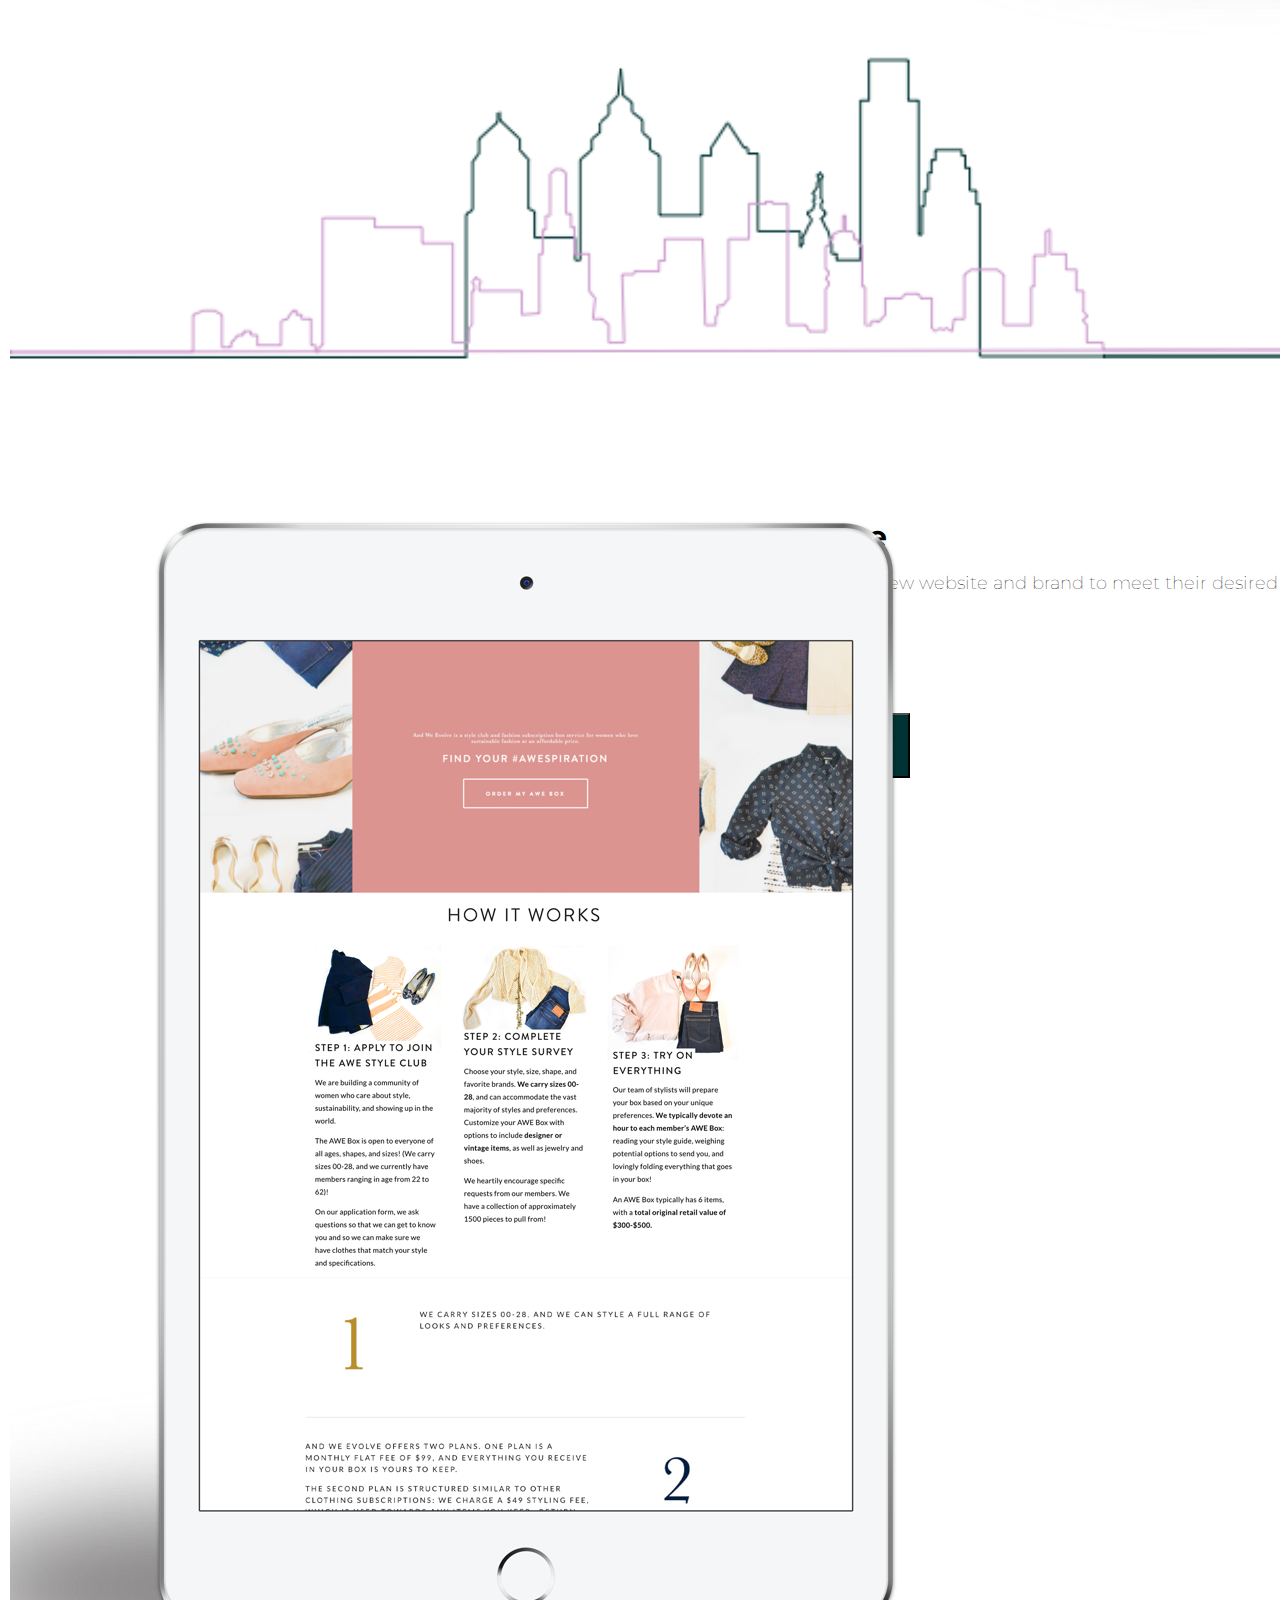
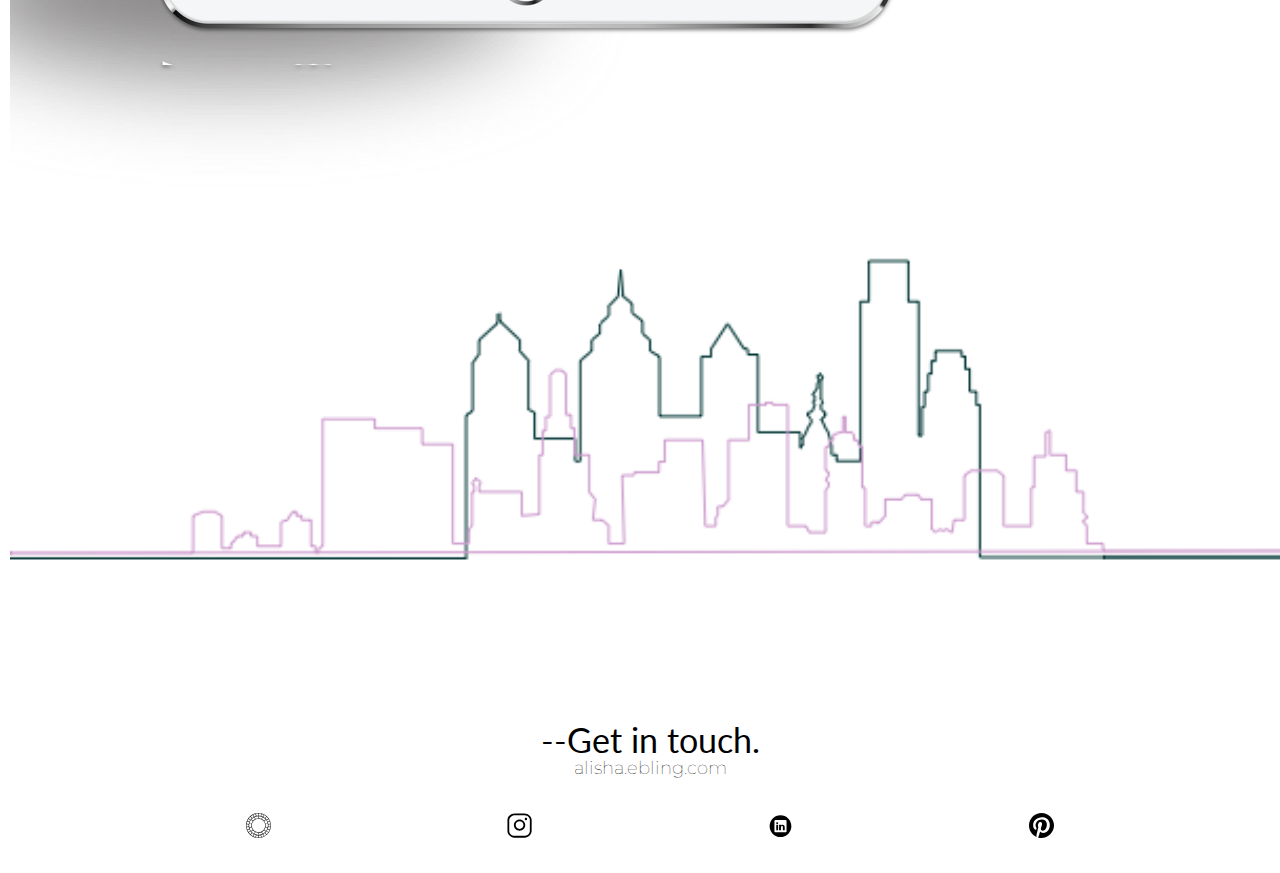
==== commit 3cd668ba: "Update index.html" ====
--- a/index.html
+++ b/index.html
@@ -47,7 +47,7 @@
           </div>
         <div id="columnLeft">
           <div class="PortfolioImg">
-            <img src="Images/Systemize-HomePage.png" class="PortfolioImgLeft" alt="Systemize-HomePage">
+            <img src="Images/Systemize-HomePage.png" class="PortfolioImg" alt="Systemize-HomePage">
           </div>
         </div>
       </section>
@@ -72,7 +72,7 @@
         </div>
         <div id="columnRight">
           <div class="PortfolioImg">
-            <img src="Images/BusyBus-HomePage.png" class="PortfolioImgRight" alt="BusyBus-HomePage">
+            <img src="Images/BusyBus-HomePage.png" class="PortfolioImg" alt="BusyBus-HomePage">
           </div>
         </div>
       </section>
@@ -97,7 +97,7 @@
         </div>
         <div id="columnLeft">
           <div class="PortfolioImg">
-            <img src="Images/Amrita-HomePage.png" class="PortfolioImgLeft" alt="Amrita-HomePage">
+            <img src="Images/Amrita-HomePage.png" class="PortfolioImg" alt="Amrita-HomePage">
           </div>
         </div>
       </section>
@@ -122,7 +122,7 @@
         </div>
         <div id="columnRight">
           <div class="PortfolioImg">
-            <img src="Images/JuliaB-HomePage.png" class="PortfolioImgRight" alt="JuliaB-HomePage">
+            <img src="Images/JuliaB-HomePage.png" class="PortfolioImg" alt="JuliaB-HomePage">
           </div>
         </div>
       </section>
@@ -145,8 +145,8 @@
           </div>
         </div>
         <div id="columnLeft">
-          <div class="PortfolioImgLeft">
-            <img src="Images/AWE-HomePage.png" class="PortfolioImgLeft" alt="AWE-HomePage">
+          <div class="PortfolioImg">
+            <img src="Images/AWE-HomePage.png" class="PortfolioImg" alt="AWE-HomePage">
           </div>
         </div>
       </section>
@@ -166,9 +166,9 @@
           <img src="Images/VSCO.svg" alt="VSCO">
           <img src="Images/Instagram.svg" alt="Instagram">
           <img src="Images/LinkedIn.svg" alt="LinkedIn">
-          <img src="Images/Pinterest-black.svg" alt="Pinterest-Black">
+          <img src="Images/Pinterest-black.svg" class="PinterestBlack" alt="Pinterest-Black">
         </div>
       </footer>
     </div>
-    </body>
+  </body>
   </html>
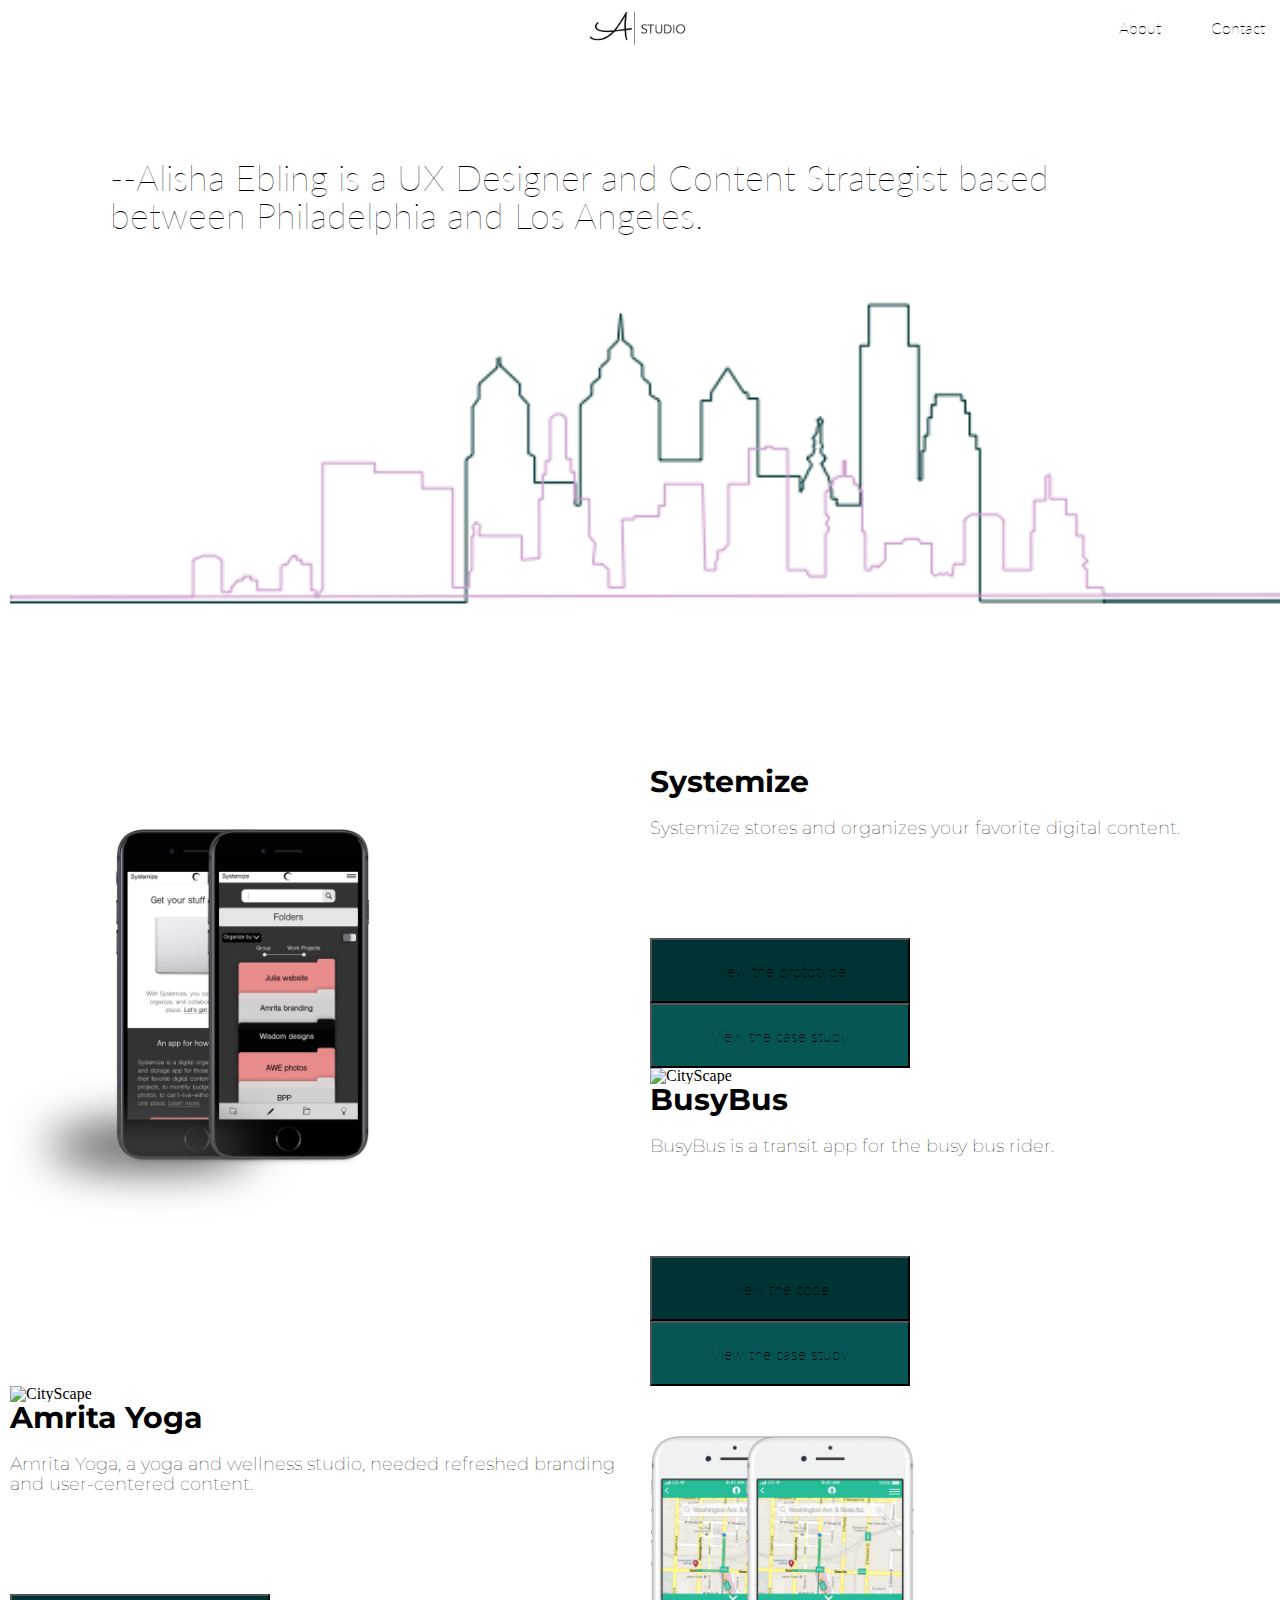
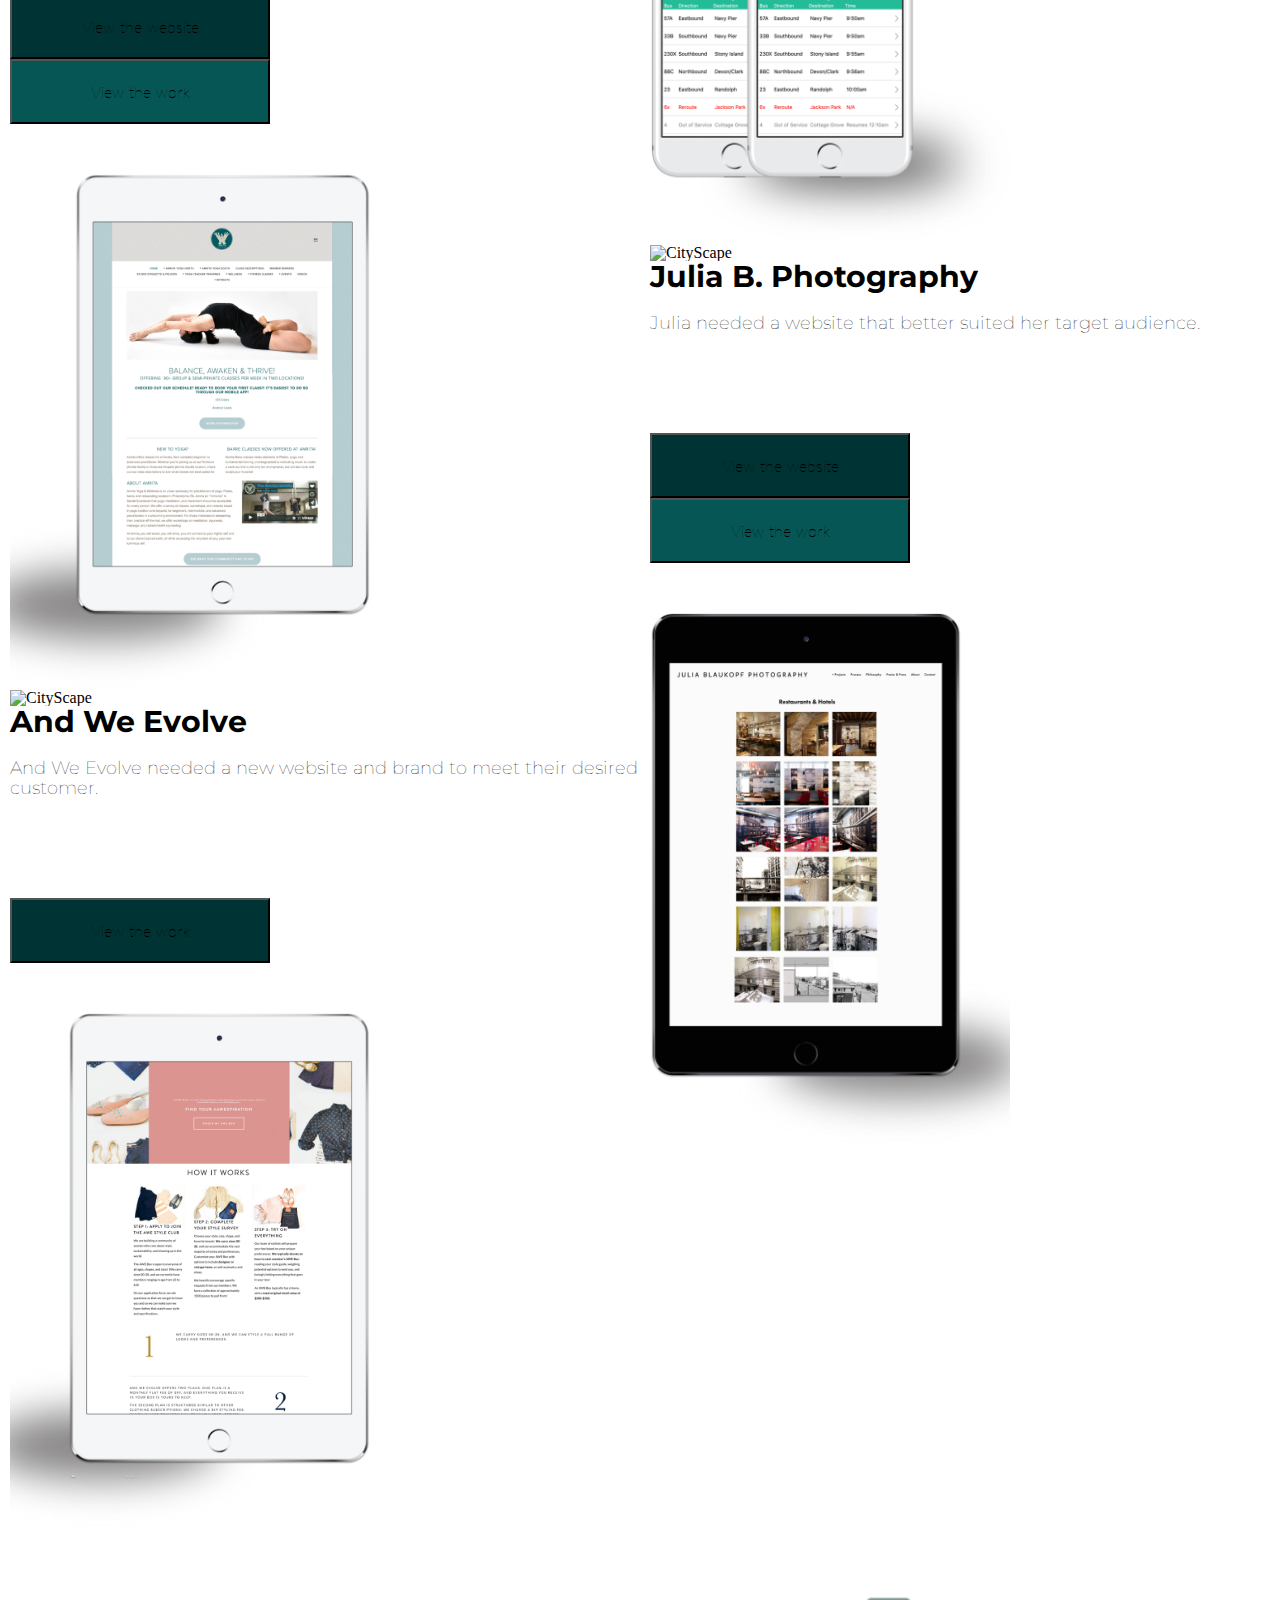
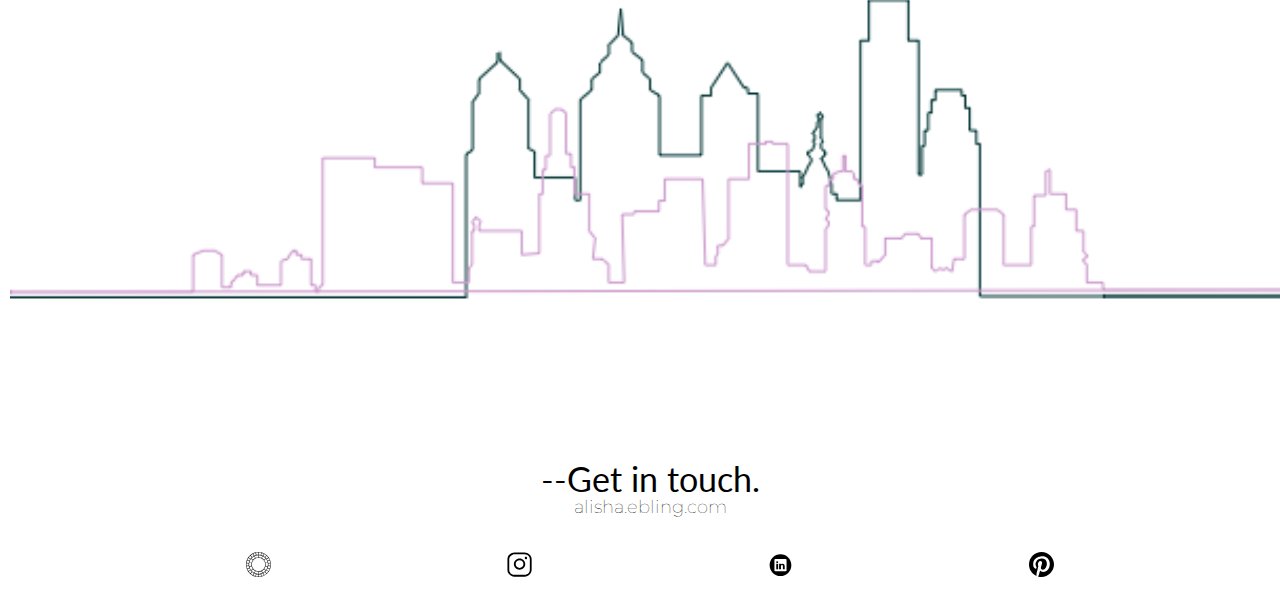
==== commit dd57ecf9: "Update index.html" ====
--- a/index.html
+++ b/index.html
@@ -53,7 +53,7 @@
       </section>
 
       <div class="CityRight">
-        <img src="Images/CityScape.png" class="CityRight" alt="CityScape">
+        <img src="Images/CityScapeSmall.png" class="CityRight" alt="CityScape">
       </div>
 
       <!-- BusyBus -->
@@ -78,7 +78,7 @@
       </section>
 
       <div class="CityLeft">
-        <img src="Images/CityScape.png" class="CityLeft" alt="CityScape">
+        <img src="Images/CityScapeSmall.png" class="CityLeft" alt="CityScape">
       </div>
 
       <!--- Amrita Yoga -->
@@ -103,7 +103,7 @@
       </section>
 
       <div class="CityRight">
-        <img src="Images/CityScape.png" class="CityRight" alt="CityScape">
+        <img src="Images/CityScapeSmall.png" class="CityRight" alt="CityScape">
       </div>
 
       <!-- Julia B -->
@@ -128,7 +128,7 @@
       </section>
 
       <div class="CityLeft">
-        <img src="Images/CityScape.png" class="CityLeft" alt="CityScape">
+        <img src="Images/CityScapeSmall.png" class="CityLeft" alt="CityScape">
       </div>
 
       <!--And We Evolve -->
--- a/style.css
+++ b/style.css
@@ -91,18 +91,39 @@
 
 /*** projects on home page ***/
 
-  .titleLeft, .titleRight {
-    margin: auto;
-  }
-
-  .PortfolioImgLeft, .PortfolioImgRight {
-    margin: auto;
-    width: 75%;
-  }
-
-  button {
+#columnLeft {
+  align-items: center;
+  width: 100%;
+}
+
+#columnRight {
+  align-items: center;
+  width: 100%;
+}
+
+.PortfolioImg {
+  padding-top: 25px;
+  width: 75%;
+}
+
+.description {
+  padding-bottom: 100px;
+  padding-top: 20px;
+}
+
+button {
     height: 55px;
     width: 200px;
+  }
+
+  .buttonRight {
+    display: flex;
+    flex-direction: column;
+  }
+
+  .buttonLeft {
+    display: flex;
+    flex-direction: column;
   }
 
   .darkgreen {
@@ -138,6 +159,9 @@
     height: 25px;
     margin-top: 10px;
   }
+
+  /*** Case Study - Systemize ***/
+
 
 
 @media screen and (min-width: 800px) {
@@ -237,7 +261,7 @@
     width: 50%;
     float: right;
   }
-  
+
   .description {
     padding-top: 20px;
     padding-bottom: 100px;
@@ -266,6 +290,10 @@
     background-color: rgba(6,86,86,100);
   }
 
+  .PortfolioImg {
+    width: 75%;
+  }
+
   .CityRight {
     width: 100%;
   }
@@ -290,4 +318,8 @@
     height: 25px;
     margin-top: 10px;
   }
-}
+
+  .PinterestBlack {
+    width: 25px;
+  }
+}
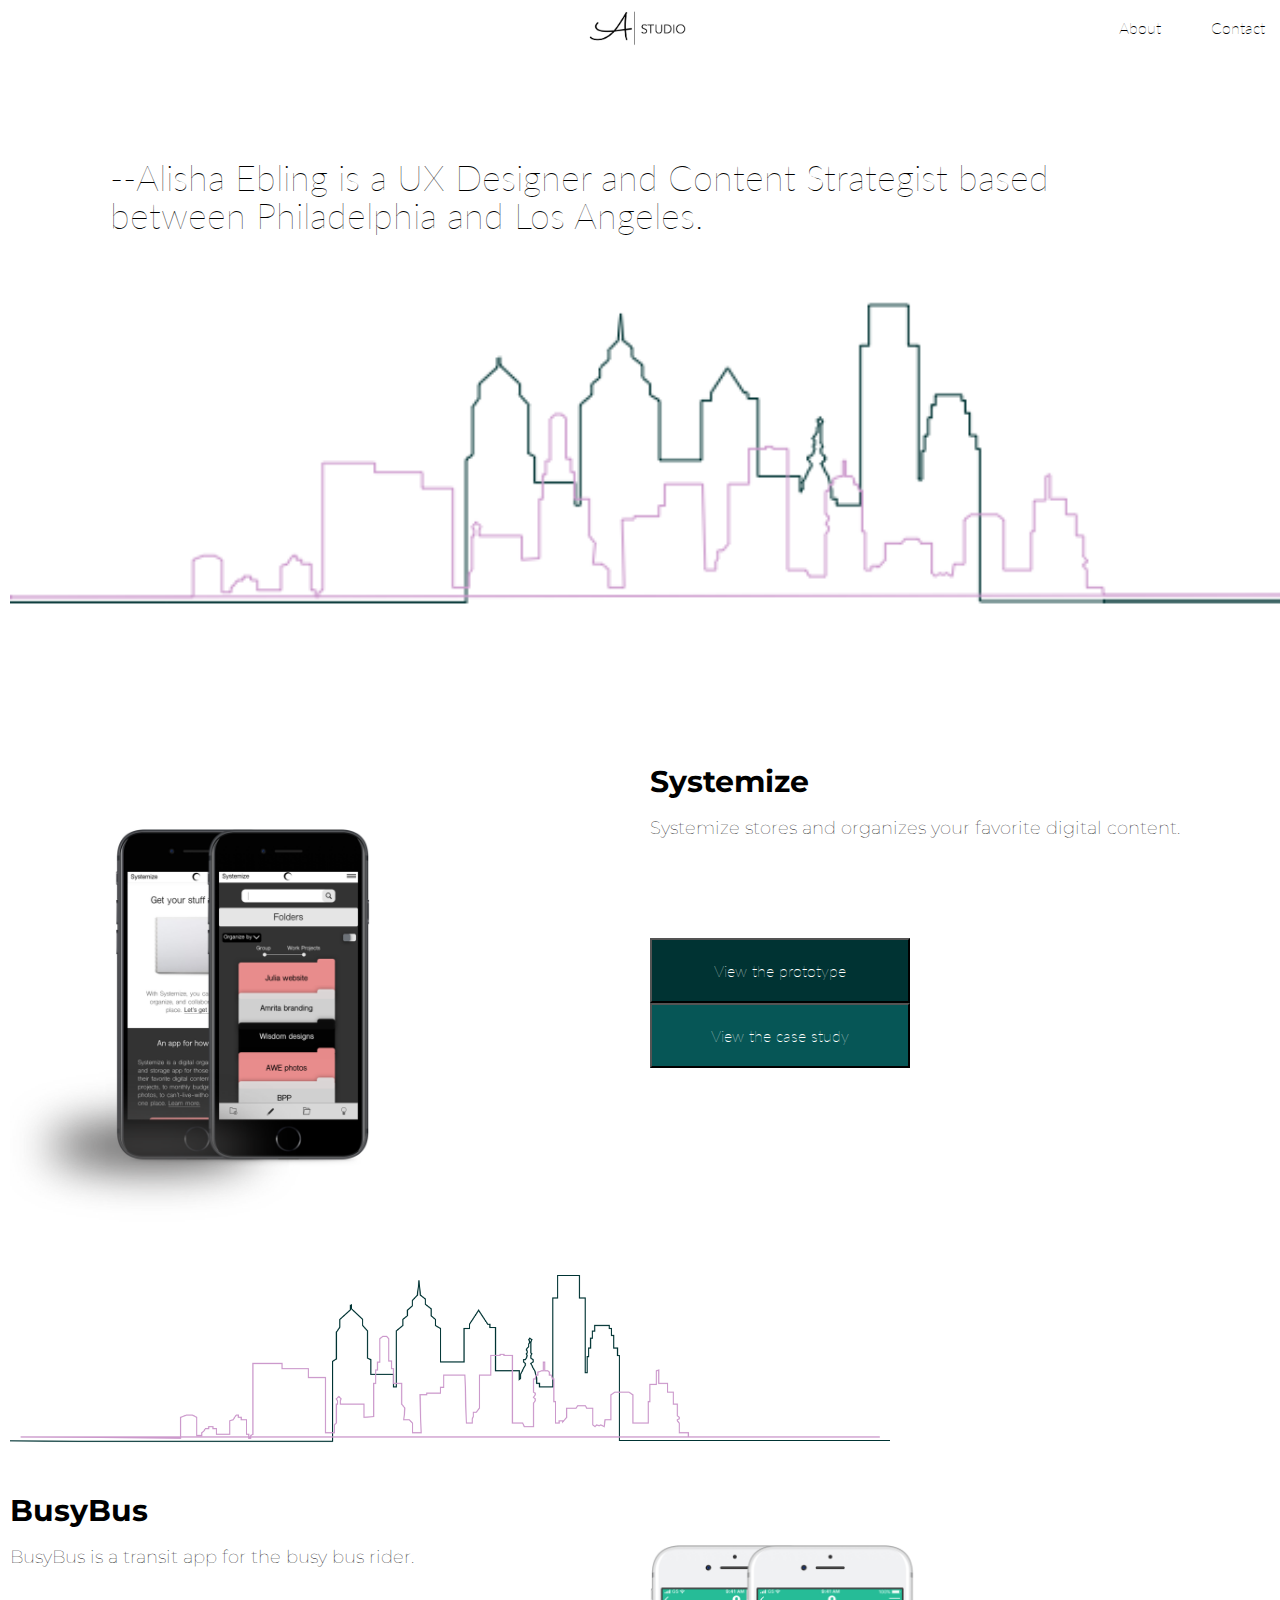
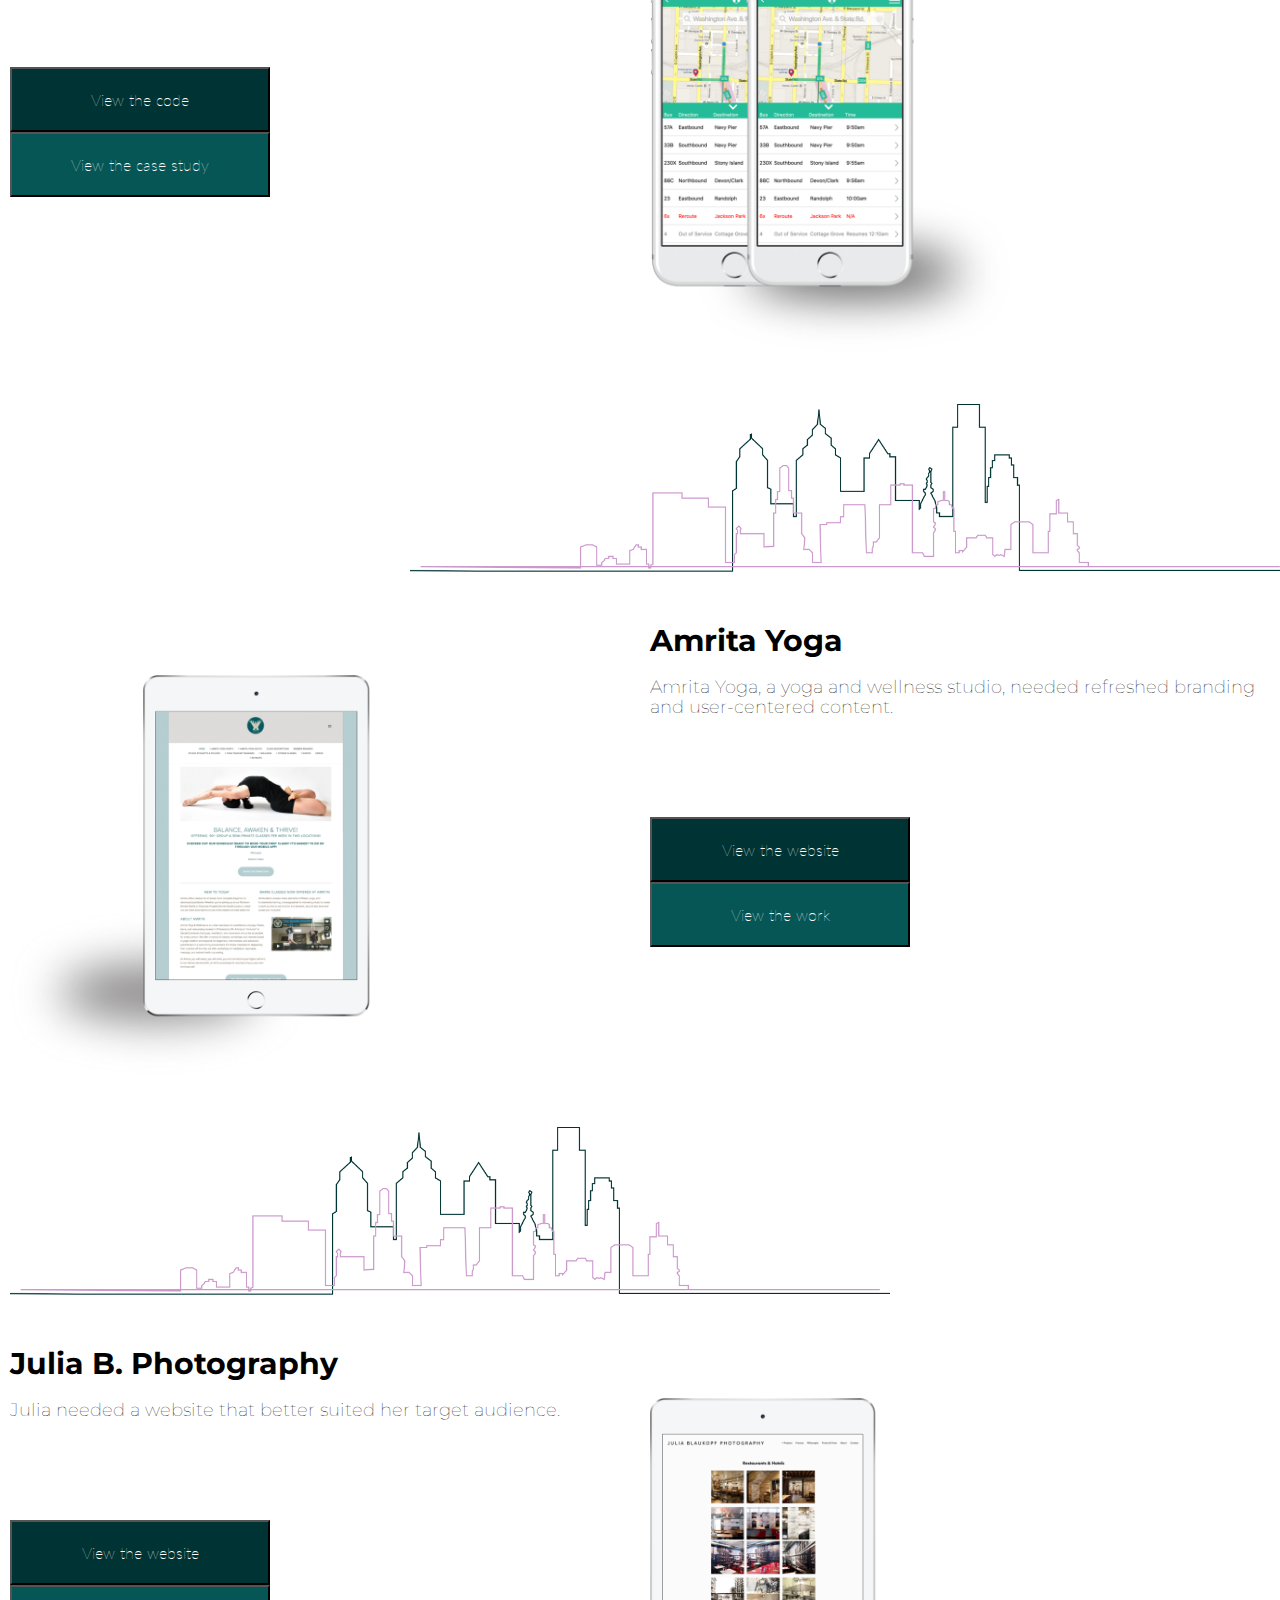
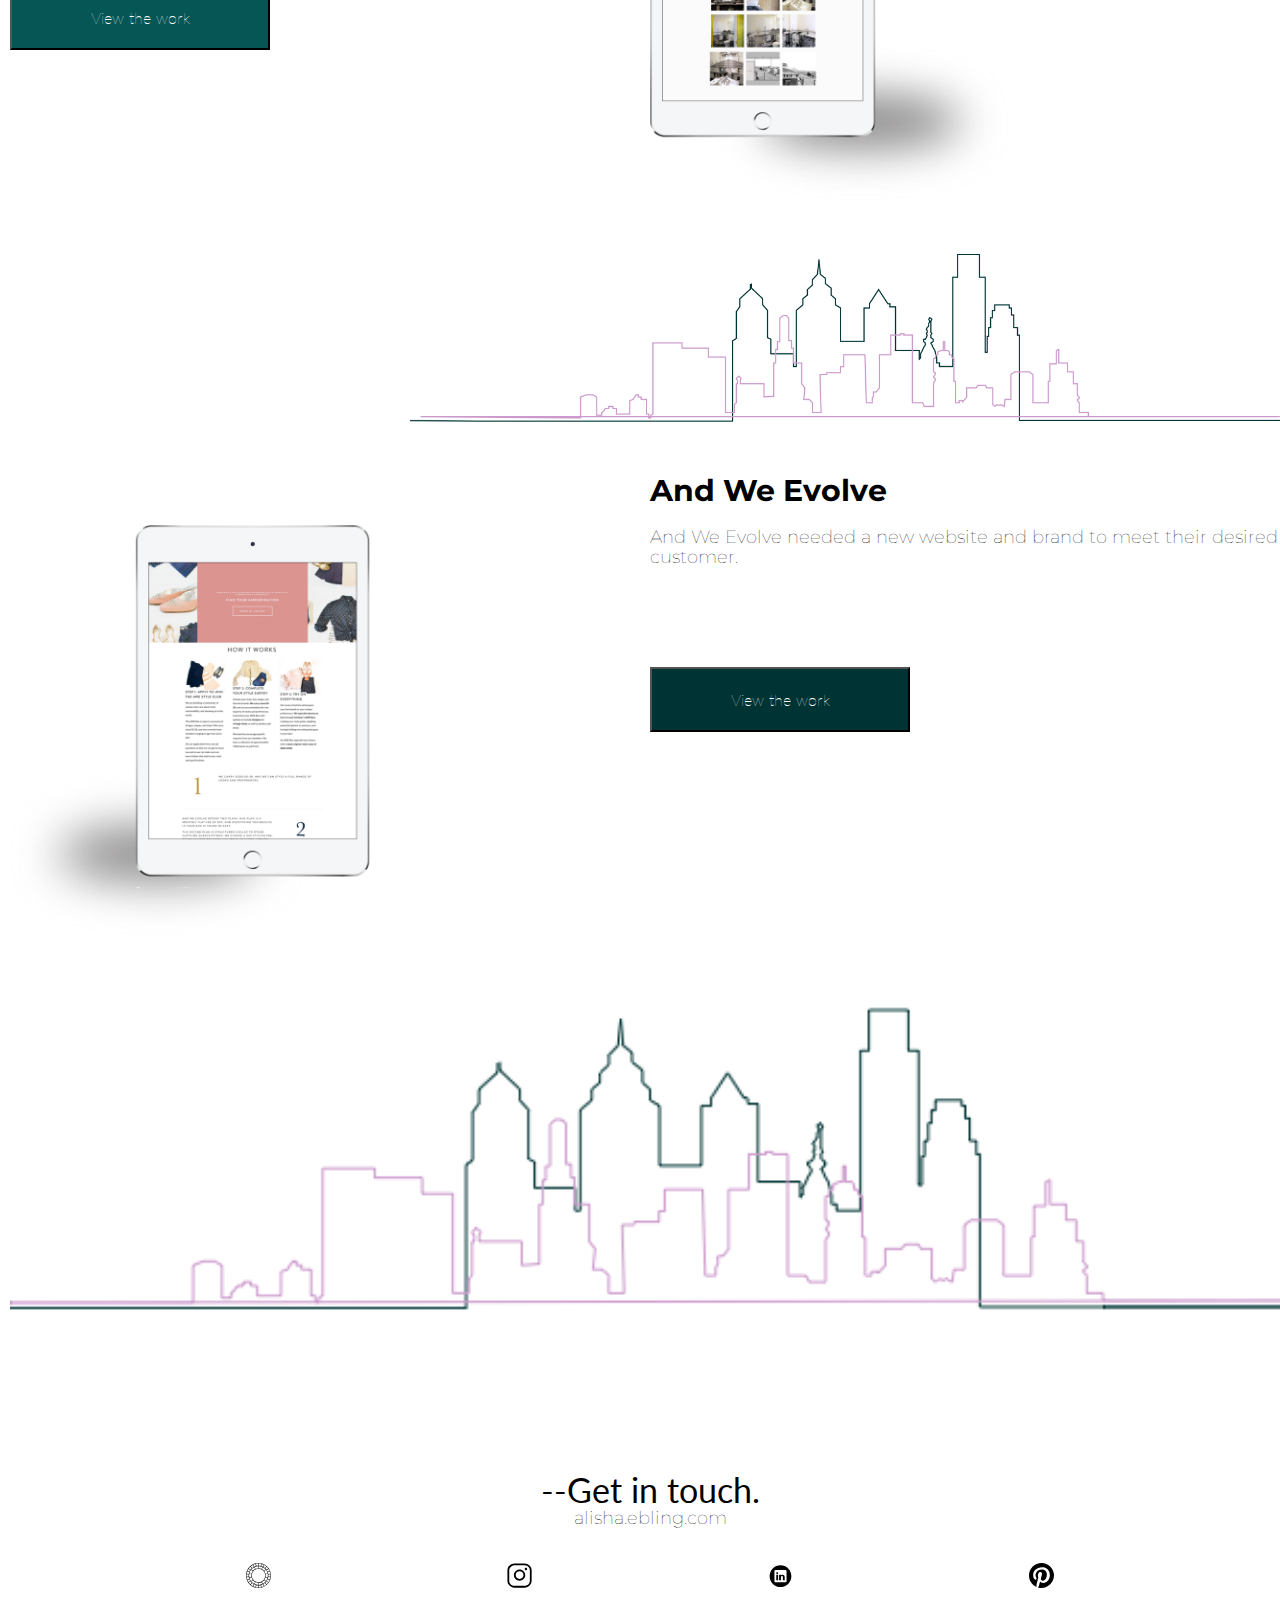
==== commit 7e94b9bf: "Update index.html" ====
--- a/index.html
+++ b/index.html
@@ -2,6 +2,7 @@
 <html lang="en" dir="ltr">
   <head>
     <meta charset="utf-8">
+    <meta name="viewport" content="width=device-width, initial-scale=1.0">
     <title>Alisha Ebling Studio</title>
     <link href="https://fonts.googleapis.com/css?family=Lato|Montserrat|Open+Sans&display=swap" rel="stylesheet">
     <link rel="stylesheet" href="reset.css">
--- a/style.css
+++ b/style.css
@@ -111,9 +111,13 @@
   padding-top: 20px;
 }
 
-button {
+  button {
     height: 55px;
     width: 200px;
+  }
+
+  button a {
+    color: white;
   }
 
   .buttonRight {
@@ -158,6 +162,10 @@
     justify-content: space-evenly;
     height: 25px;
     margin-top: 10px;
+  }
+
+  .PinterestBlack {
+    width: 25px;
   }
 
   /*** Case Study - Systemize ***/
@@ -272,6 +280,10 @@
     width: 260px;
   }
 
+  button a {
+    color: white;
+  }
+
   .buttonRight {
     display: flex;
     flex-direction: column;
@@ -295,11 +307,11 @@
   }
 
   .CityRight {
-    width: 100%;
+    padding-right: 200px;
   }
 
   .CityLeft {
-    width: 100%;
+    padding-left: 200px;
   }
 
   footer {
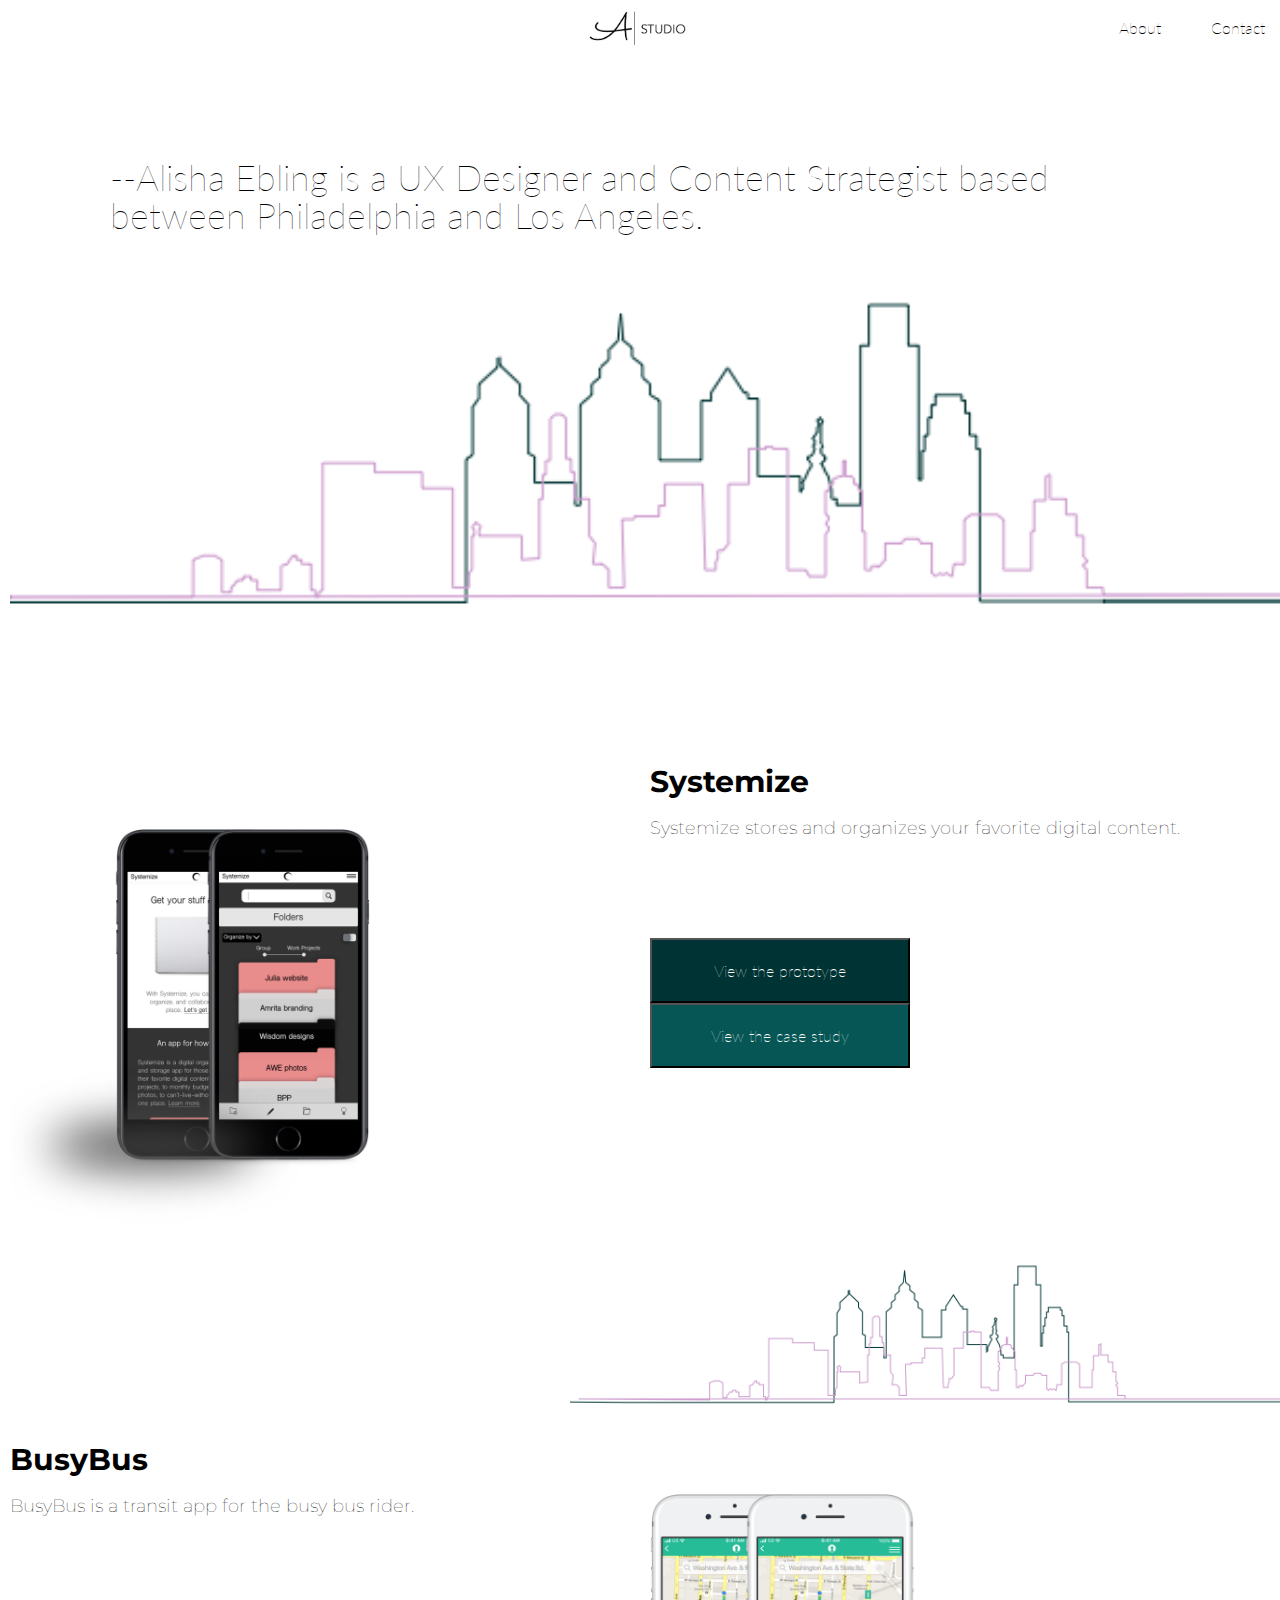
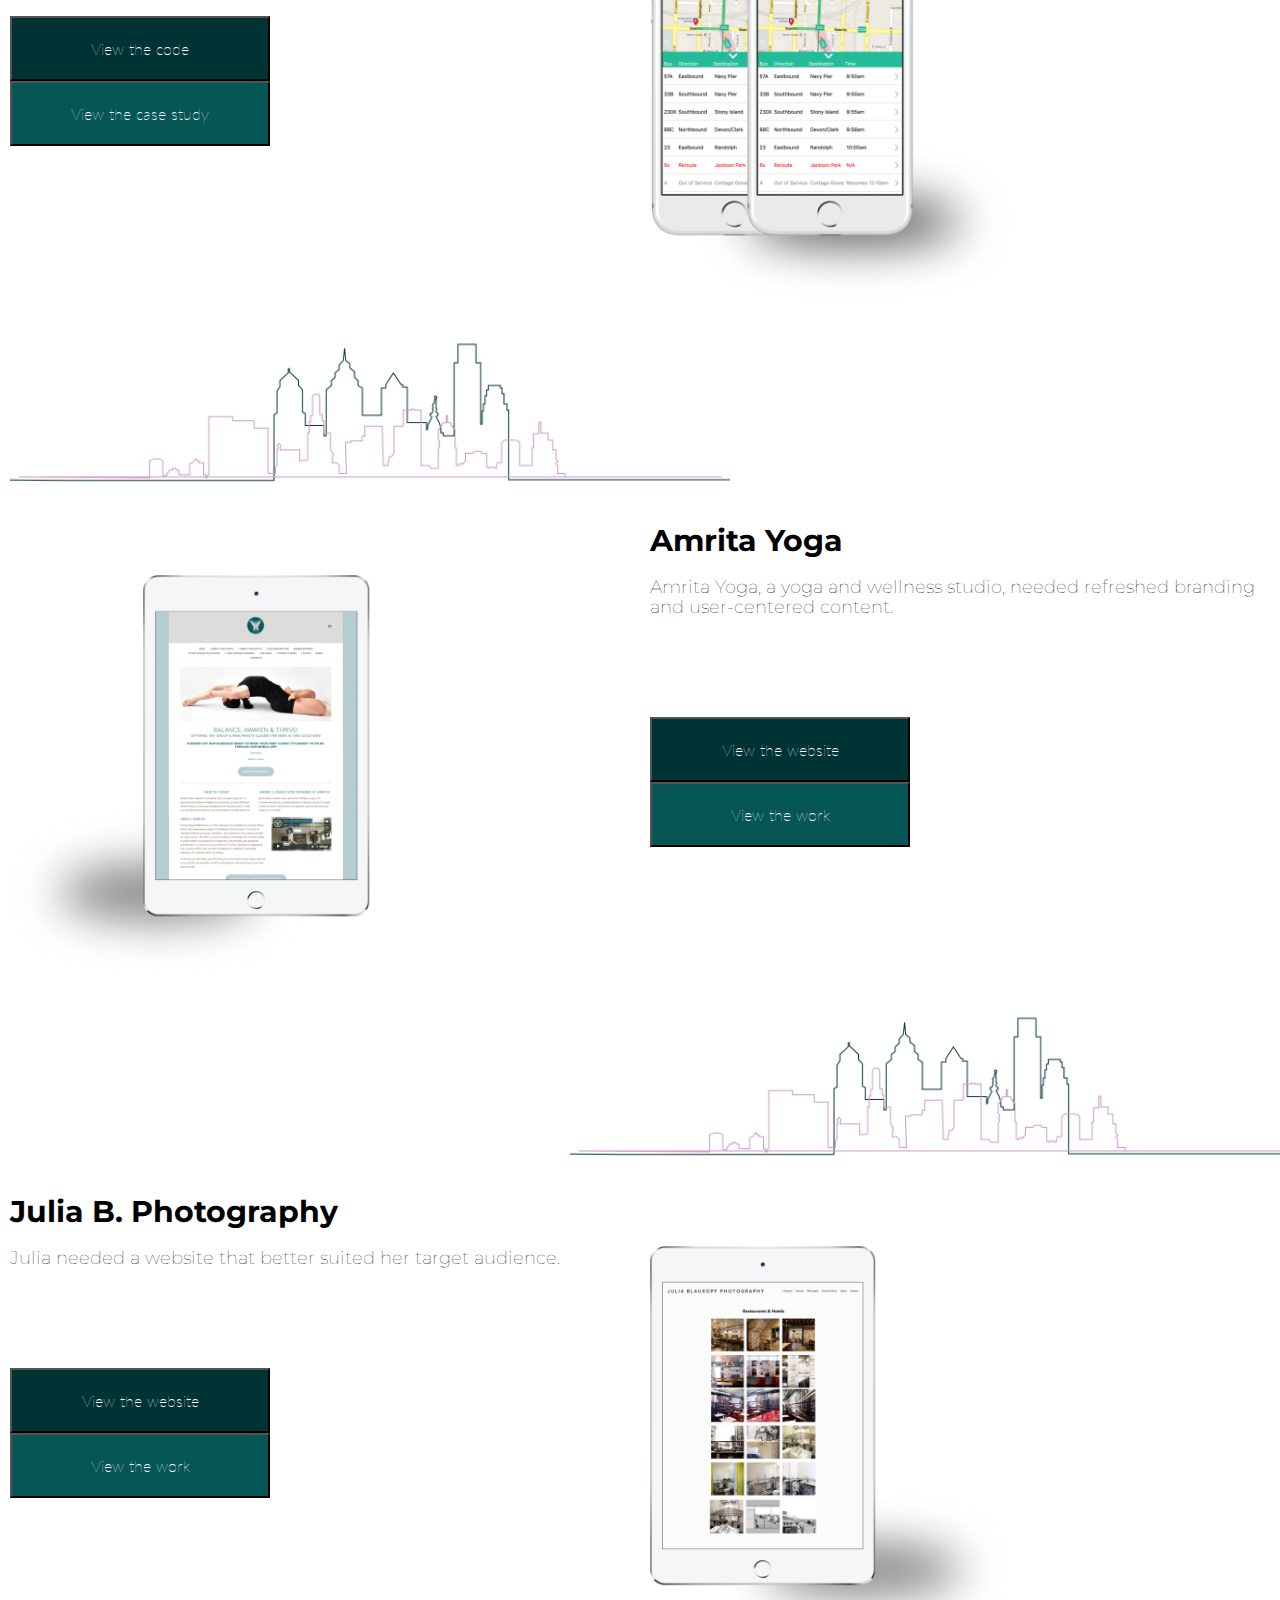
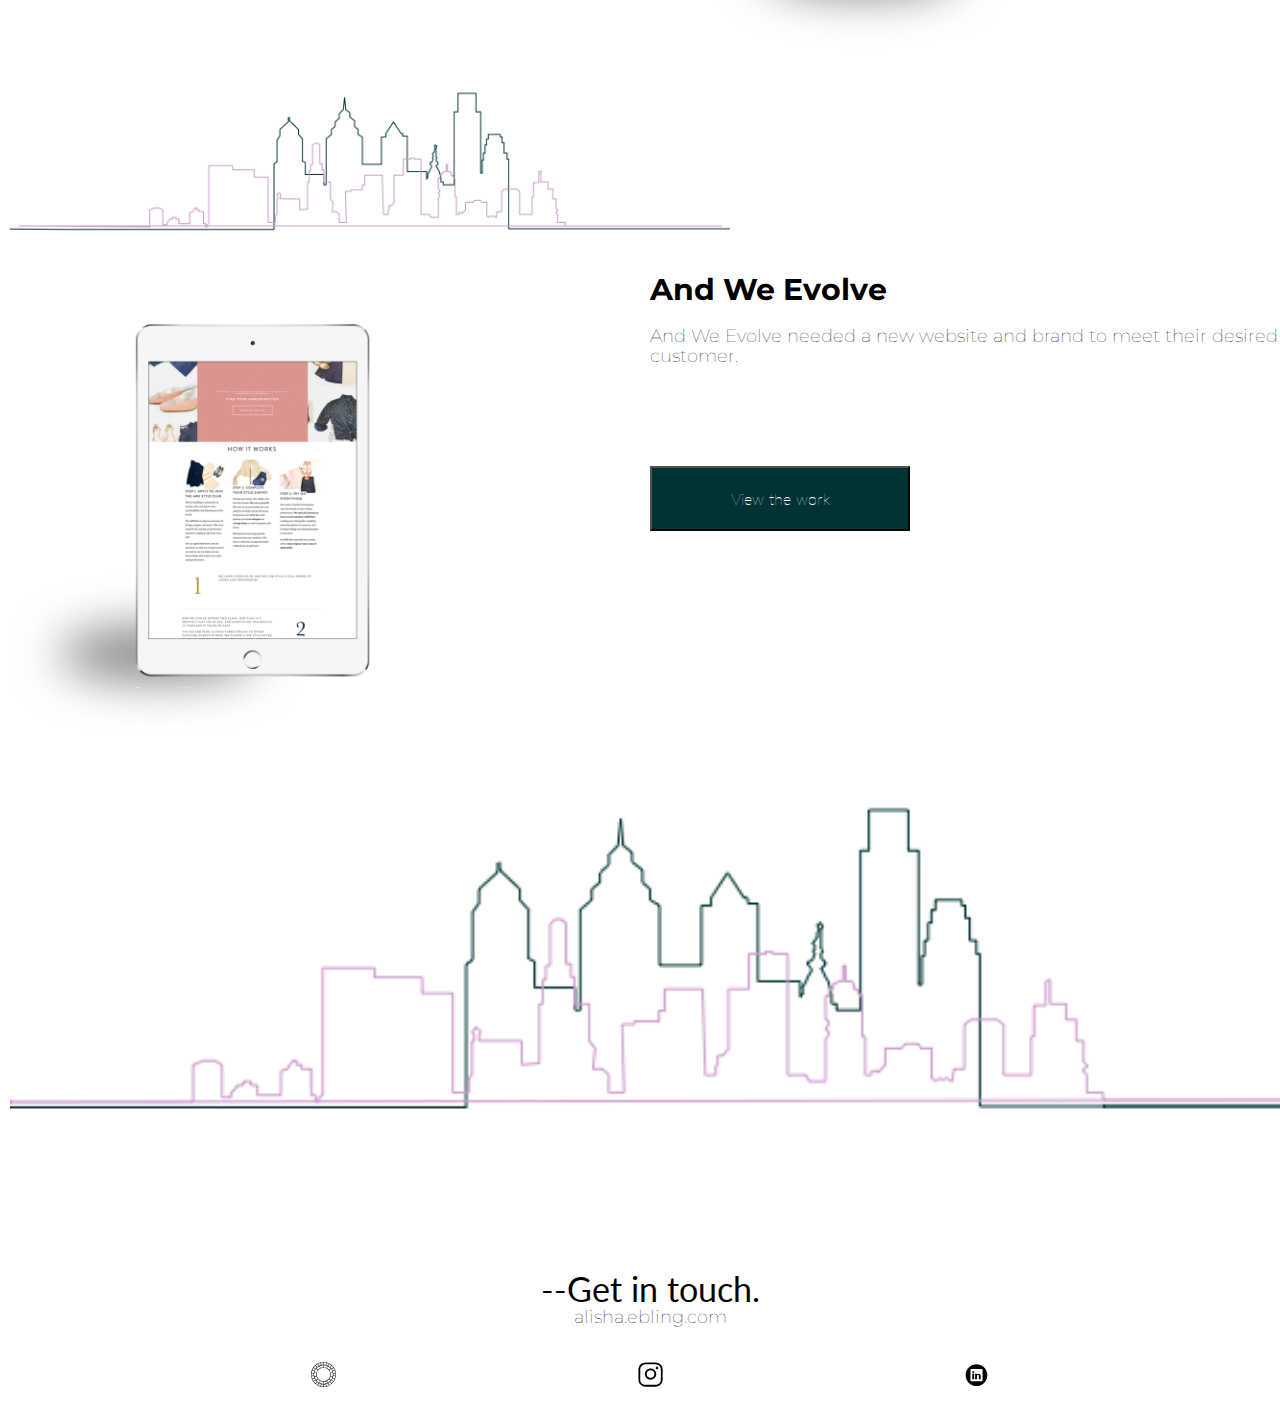
==== commit 6743aadc: "Update index.html" ====
--- a/index.html
+++ b/index.html
@@ -167,7 +167,7 @@
           <img src="Images/VSCO.svg" alt="VSCO">
           <img src="Images/Instagram.svg" alt="Instagram">
           <img src="Images/LinkedIn.svg" alt="LinkedIn">
-          <img src="Images/Pinterest-black.svg" class="PinterestBlack" alt="Pinterest-Black">
+    
         </div>
       </footer>
     </div>
--- a/style.css
+++ b/style.css
@@ -40,7 +40,6 @@
   }
 
   /*** structure ***/
-
   /*** hero & navigation ***/
 
   .container {
@@ -111,19 +110,19 @@
   padding-top: 20px;
 }
 
-  button {
-    height: 55px;
-    width: 200px;
-  }
-
-  button a {
-    color: white;
-  }
-
-  .buttonRight {
-    display: flex;
-    flex-direction: column;
-  }
+button {
+  height: 55px;
+  width: 200px;
+}
+
+button a {
+   color: white;
+}
+
+.buttonRight {
+  display: flex;
+  flex-direction: column;
+}
 
   .buttonLeft {
     display: flex;
@@ -146,6 +145,8 @@
     width: 100%;
   }
 
+  /** footer **/
+
   footer {
     padding-bottom: 35px;
   }
@@ -159,17 +160,14 @@
 
   .SocialIcons {
     display: flex;
+    height: 25px;
     justify-content: space-evenly;
-    height: 25px;
     margin-top: 10px;
   }
 
   .PinterestBlack {
     width: 25px;
   }
-
-  /*** Case Study - Systemize ***/
-
 
 
 @media screen and (min-width: 800px) {
@@ -261,18 +259,18 @@
   /*** projects on home page ***/
 
   #columnLeft {
+    float: left;
     width: 50%;
-    float: left;
   }
 
   #columnRight {
+    float: right;
     width: 50%;
-    float: right;
   }
 
   .description {
+    padding-bottom: 100px;
     padding-top: 20px;
-    padding-bottom: 100px;
   }
 
   button {
@@ -307,13 +305,15 @@
   }
 
   .CityRight {
-    padding-right: 200px;
+    float: right;
+    width: 75%;
   }
 
   .CityLeft {
-    padding-left: 200px;
-  }
-
+    width: 75%;
+  }
+
+/** footer **/
   footer {
     padding-bottom: 35px;
   }
@@ -331,7 +331,7 @@
     margin-top: 10px;
   }
 
-  .PinterestBlack {
+  .PinterestBlack{
     width: 25px;
   }
 }
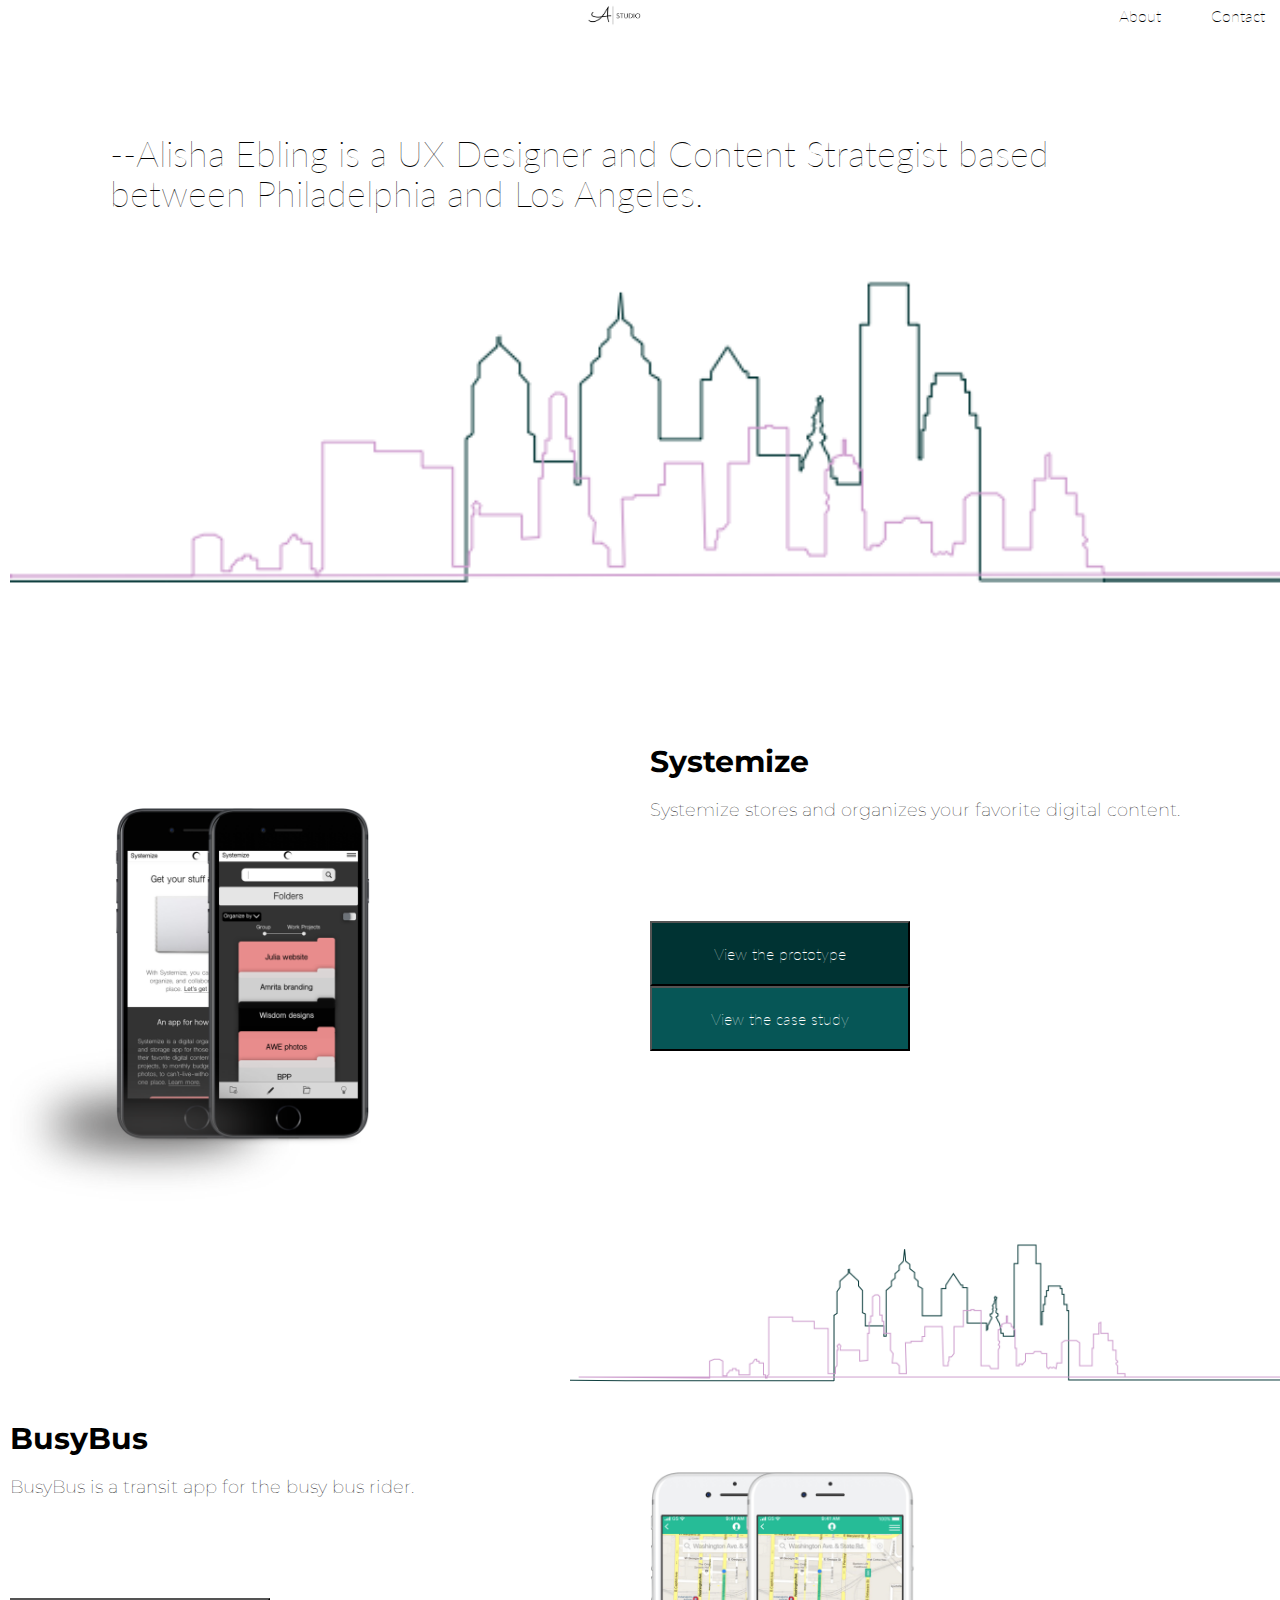
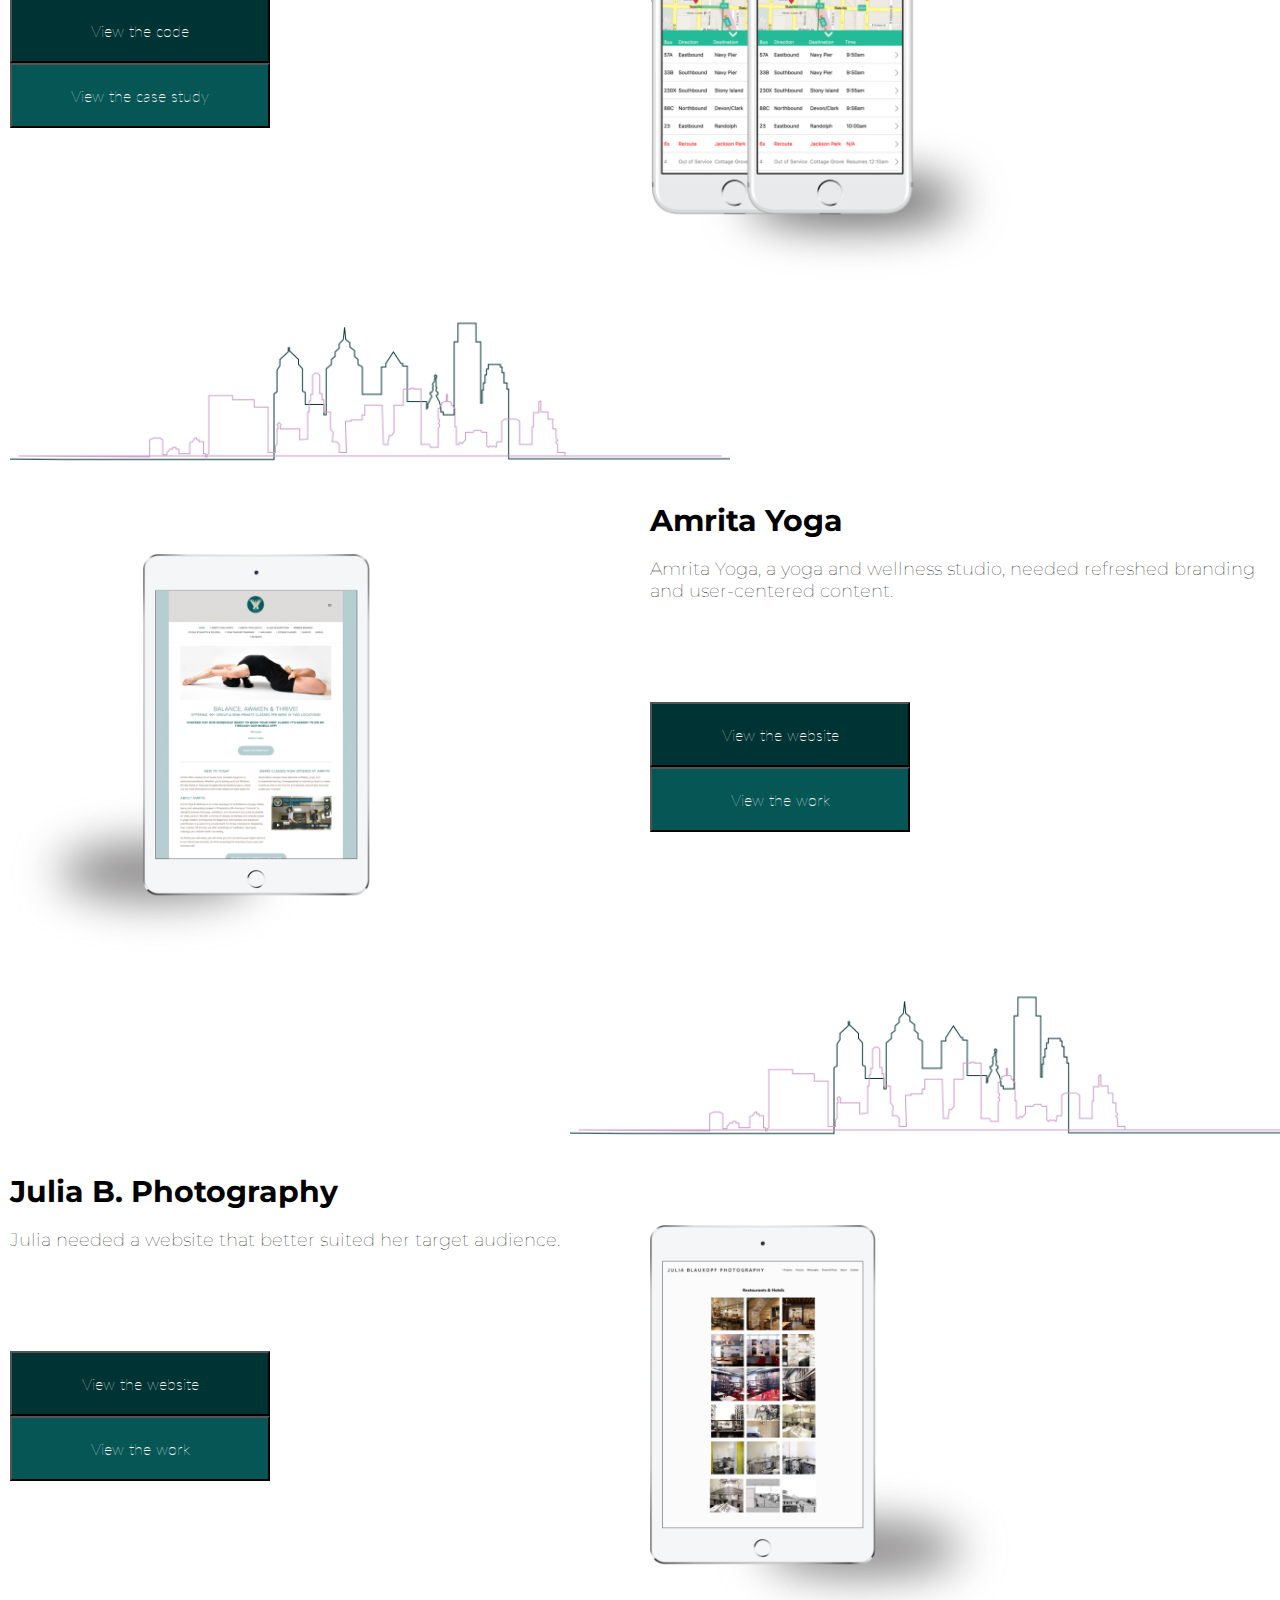
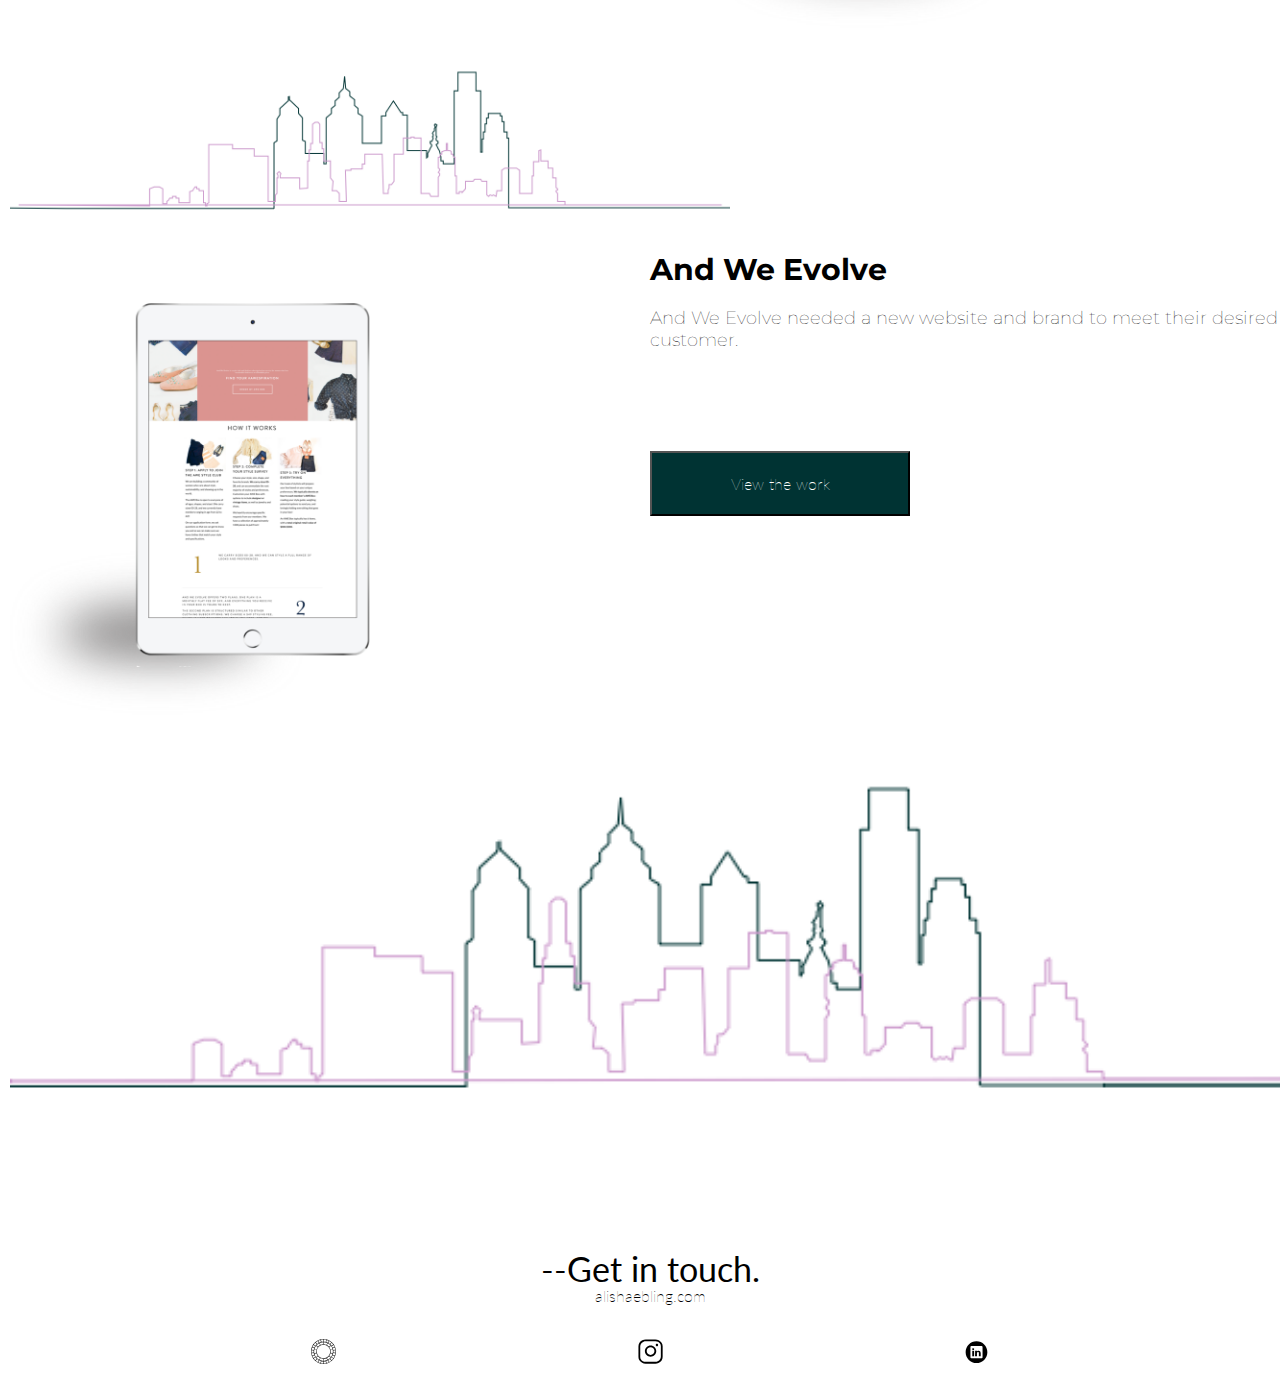
==== commit e4132f19: "Update index.html" ====
--- a/index.html
+++ b/index.html
@@ -160,14 +160,14 @@
       <footer>
         <div class="GetInTouch">
           <h3>--Get in touch.</h3>
-          <p>alisha.ebling.com</p>
+          <a href="mailto:alisha.ebling.com">alishaebling.com</a>
         </div>
 
         <div class="SocialIcons">
           <img src="Images/VSCO.svg" alt="VSCO">
           <img src="Images/Instagram.svg" alt="Instagram">
           <img src="Images/LinkedIn.svg" alt="LinkedIn">
-    
+          <!-- <img src="Images/Pinterest-Black.svg" class="PinterestBlack" alt="Pinterest-Black"> -->
         </div>
       </footer>
     </div>
--- a/style.css
+++ b/style.css
@@ -9,33 +9,33 @@
     font-family: 'Lato', sans-serif;
     font-size: 24px;
     font-weight: normal;
-    line-height: 26px;
+    line-height: 28px;
   }
 
   h2 {
     font-family: 'Montserrat', 'Open Sans', sans-serif;
     font-size: 20px;
     font-weight: bold;
-    line-height: 22px;
+    line-height: 24px;
   }
 
   h3 {
     font-family: 'Lato', sans-serif;
     font-size: 24px;
     font-weight: normal;
-    line-height: 26px;
+    line-height: 28px;
   }
 
   p {
     font-family: 'Montserrat', 'Open Sans', sans-serif;
     font-size: 16px;
     font-weight: lighter;
-    line-height: 18px;
+    line-height: 20px;
   }
 
   a {
     font-family: 'Lato', sans-serif;
-    font-size: 14px;
+    font-size: 12px;
     font-weight: lighter;
   }
 
@@ -46,6 +46,10 @@
     margin-left: 10px;
     margin-right: 10px;
     width: 100%;
+  }
+
+  img {
+    max-width: 100%;
   }
 
   header {
@@ -106,13 +110,13 @@
 }
 
 .description {
-  padding-bottom: 100px;
+  padding-bottom: 35px;
   padding-top: 20px;
 }
 
 button {
   height: 55px;
-  width: 200px;
+  width: 200px
 }
 
 button a {
@@ -177,28 +181,28 @@
     font-family: 'Lato', sans-serif;
     font-size: 36px;
     font-weight: 100;
-    line-height: 38px;
+    line-height: 40px;
   }
 
   h2 {
     font-family: 'Montserrat', 'Open Sans', sans-serif;
     font-size: 30px;
     font-weight: bold;
-    line-height: 32px;
+    line-height: 34px;
   }
 
   h3 {
     font-family: 'Lato', sans-serif;
     font-size: 34px;
     font-weight: normal;
-    line-height: 36px;
+    line-height: 38px;
   }
 
   p {
     font-family: 'Montserrat', 'Open Sans', sans-serif;
     font-size: 18px;
     font-weight: 100;
-    line-height: 20px;
+    line-height: 22px;
   }
 
   a {
@@ -214,6 +218,10 @@
     margin-left: 10px;
     margin-right: 10px;
     width: 100%;
+  }
+
+  img {
+    max-width: 100%;
   }
 
   header {
@@ -330,8 +338,4 @@
     height: 25px;
     margin-top: 10px;
   }
-
-  .PinterestBlack{
-    width: 25px;
-  }
-}
+}
